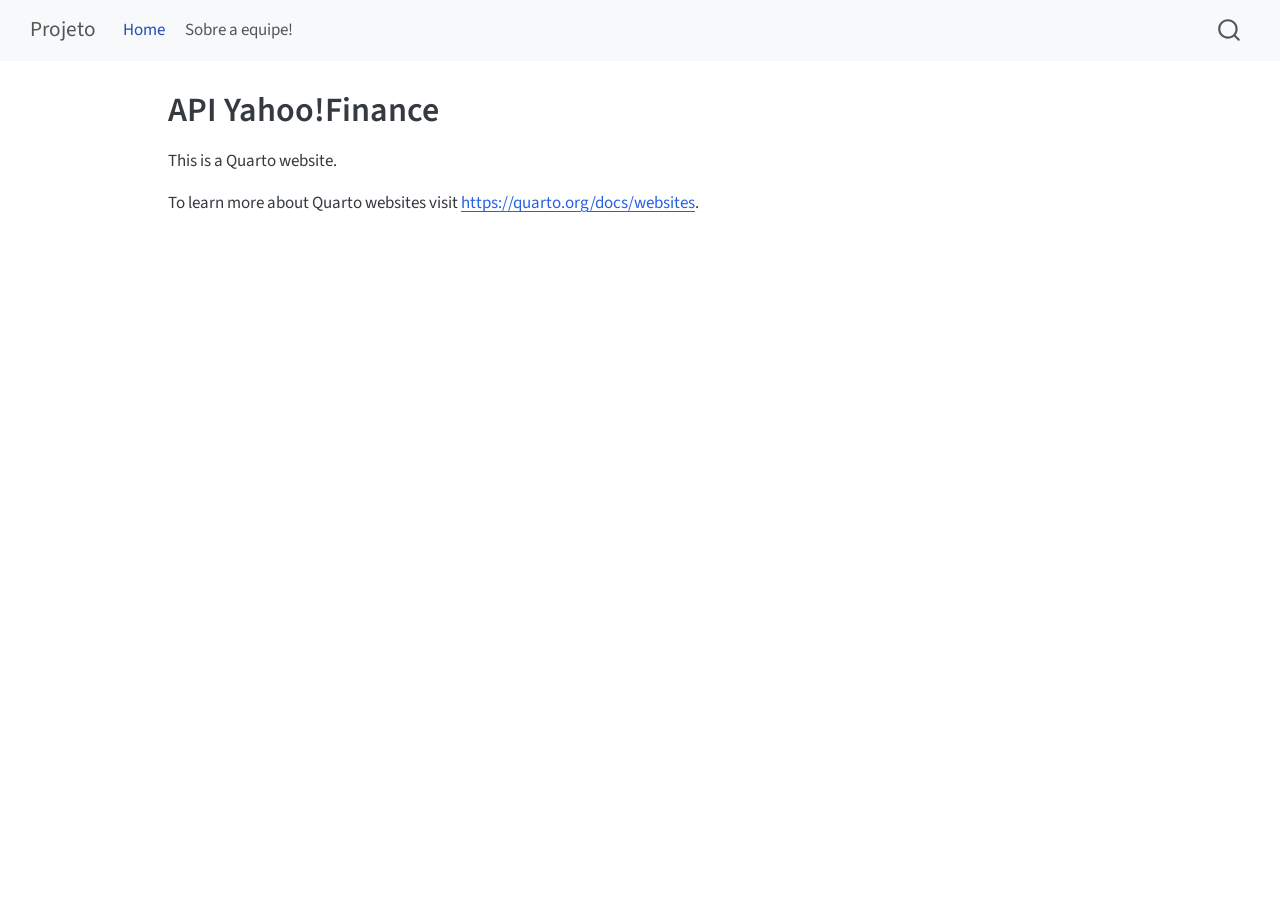
==== index.html @ f441db9b "Primeira versão do Projeto" ====
<!DOCTYPE html>
<html xmlns="http://www.w3.org/1999/xhtml" lang="en" xml:lang="en"><head>

<meta charset="utf-8">
<meta name="generator" content="quarto-1.6.42">

<meta name="viewport" content="width=device-width, initial-scale=1.0, user-scalable=yes">


<title>API Yahoo!Finance – Projeto</title>
<style>
code{white-space: pre-wrap;}
span.smallcaps{font-variant: small-caps;}
div.columns{display: flex; gap: min(4vw, 1.5em);}
div.column{flex: auto; overflow-x: auto;}
div.hanging-indent{margin-left: 1.5em; text-indent: -1.5em;}
ul.task-list{list-style: none;}
ul.task-list li input[type="checkbox"] {
  width: 0.8em;
  margin: 0 0.8em 0.2em -1em; /* quarto-specific, see https://github.com/quarto-dev/quarto-cli/issues/4556 */ 
  vertical-align: middle;
}
</style>


<script src="site_libs/quarto-nav/quarto-nav.js"></script>
<script src="site_libs/quarto-nav/headroom.min.js"></script>
<script src="site_libs/clipboard/clipboard.min.js"></script>
<script src="site_libs/quarto-search/autocomplete.umd.js"></script>
<script src="site_libs/quarto-search/fuse.min.js"></script>
<script src="site_libs/quarto-search/quarto-search.js"></script>
<meta name="quarto:offset" content="./">
<script src="site_libs/quarto-html/quarto.js"></script>
<script src="site_libs/quarto-html/popper.min.js"></script>
<script src="site_libs/quarto-html/tippy.umd.min.js"></script>
<script src="site_libs/quarto-html/anchor.min.js"></script>
<link href="site_libs/quarto-html/tippy.css" rel="stylesheet">
<link href="site_libs/quarto-html/quarto-syntax-highlighting-2f5df379a58b258e96c21c0638c20c03.css" rel="stylesheet" id="quarto-text-highlighting-styles">
<script src="site_libs/bootstrap/bootstrap.min.js"></script>
<link href="site_libs/bootstrap/bootstrap-icons.css" rel="stylesheet">
<link href="site_libs/bootstrap/bootstrap-ddd961a2510921635943dfbbd19534c4.min.css" rel="stylesheet" append-hash="true" id="quarto-bootstrap" data-mode="light">
<script id="quarto-search-options" type="application/json">{
  "location": "navbar",
  "copy-button": false,
  "collapse-after": 3,
  "panel-placement": "end",
  "type": "overlay",
  "limit": 50,
  "keyboard-shortcut": [
    "f",
    "/",
    "s"
  ],
  "show-item-context": false,
  "language": {
    "search-no-results-text": "No results",
    "search-matching-documents-text": "matching documents",
    "search-copy-link-title": "Copy link to search",
    "search-hide-matches-text": "Hide additional matches",
    "search-more-match-text": "more match in this document",
    "search-more-matches-text": "more matches in this document",
    "search-clear-button-title": "Clear",
    "search-text-placeholder": "",
    "search-detached-cancel-button-title": "Cancel",
    "search-submit-button-title": "Submit",
    "search-label": "Search"
  }
}</script>


<link rel="stylesheet" href="styles.css">
</head>

<body class="nav-fixed">

<div id="quarto-search-results"></div>
  <header id="quarto-header" class="headroom fixed-top">
    <nav class="navbar navbar-expand-lg " data-bs-theme="dark">
      <div class="navbar-container container-fluid">
      <div class="navbar-brand-container mx-auto">
    <a class="navbar-brand" href="./index.html">
    <span class="navbar-title">Projeto</span>
    </a>
  </div>
            <div id="quarto-search" class="" title="Search"></div>
          <button class="navbar-toggler" type="button" data-bs-toggle="collapse" data-bs-target="#navbarCollapse" aria-controls="navbarCollapse" role="menu" aria-expanded="false" aria-label="Toggle navigation" onclick="if (window.quartoToggleHeadroom) { window.quartoToggleHeadroom(); }">
  <span class="navbar-toggler-icon"></span>
</button>
          <div class="collapse navbar-collapse" id="navbarCollapse">
            <ul class="navbar-nav navbar-nav-scroll me-auto">
  <li class="nav-item">
    <a class="nav-link active" href="./index.html" aria-current="page"> 
<span class="menu-text">Home</span></a>
  </li>  
  <li class="nav-item">
    <a class="nav-link" href="./about.html"> 
<span class="menu-text">Sobre a equipe!</span></a>
  </li>  
</ul>
          </div> <!-- /navcollapse -->
            <div class="quarto-navbar-tools">
</div>
      </div> <!-- /container-fluid -->
    </nav>
</header>
<!-- content -->
<div id="quarto-content" class="quarto-container page-columns page-rows-contents page-layout-article page-navbar">
<!-- sidebar -->
<!-- margin-sidebar -->
    <div id="quarto-margin-sidebar" class="sidebar margin-sidebar zindex-bottom">
        
    </div>
<!-- main -->
<main class="content" id="quarto-document-content">

<header id="title-block-header" class="quarto-title-block default">
<div class="quarto-title">
<h1 class="title">API Yahoo!Finance</h1>
</div>



<div class="quarto-title-meta">

    
  
    
  </div>
  


</header>


<p>This is a Quarto website.</p>
<p>To learn more about Quarto websites visit <a href="https://quarto.org/docs/websites" class="uri">https://quarto.org/docs/websites</a>.</p>



</main> <!-- /main -->
<script id="quarto-html-after-body" type="application/javascript">
window.document.addEventListener("DOMContentLoaded", function (event) {
  const toggleBodyColorMode = (bsSheetEl) => {
    const mode = bsSheetEl.getAttribute("data-mode");
    const bodyEl = window.document.querySelector("body");
    if (mode === "dark") {
      bodyEl.classList.add("quarto-dark");
      bodyEl.classList.remove("quarto-light");
    } else {
      bodyEl.classList.add("quarto-light");
      bodyEl.classList.remove("quarto-dark");
    }
  }
  const toggleBodyColorPrimary = () => {
    const bsSheetEl = window.document.querySelector("link#quarto-bootstrap");
    if (bsSheetEl) {
      toggleBodyColorMode(bsSheetEl);
    }
  }
  toggleBodyColorPrimary();  
  const icon = "";
  const anchorJS = new window.AnchorJS();
  anchorJS.options = {
    placement: 'right',
    icon: icon
  };
  anchorJS.add('.anchored');
  const isCodeAnnotation = (el) => {
    for (const clz of el.classList) {
      if (clz.startsWith('code-annotation-')) {                     
        return true;
      }
    }
    return false;
  }
  const onCopySuccess = function(e) {
    // button target
    const button = e.trigger;
    // don't keep focus
    button.blur();
    // flash "checked"
    button.classList.add('code-copy-button-checked');
    var currentTitle = button.getAttribute("title");
    button.setAttribute("title", "Copied!");
    let tooltip;
    if (window.bootstrap) {
      button.setAttribute("data-bs-toggle", "tooltip");
      button.setAttribute("data-bs-placement", "left");
      button.setAttribute("data-bs-title", "Copied!");
      tooltip = new bootstrap.Tooltip(button, 
        { trigger: "manual", 
          customClass: "code-copy-button-tooltip",
          offset: [0, -8]});
      tooltip.show();    
    }
    setTimeout(function() {
      if (tooltip) {
        tooltip.hide();
        button.removeAttribute("data-bs-title");
        button.removeAttribute("data-bs-toggle");
        button.removeAttribute("data-bs-placement");
      }
      button.setAttribute("title", currentTitle);
      button.classList.remove('code-copy-button-checked');
    }, 1000);
    // clear code selection
    e.clearSelection();
  }
  const getTextToCopy = function(trigger) {
      const codeEl = trigger.previousElementSibling.cloneNode(true);
      for (const childEl of codeEl.children) {
        if (isCodeAnnotation(childEl)) {
          childEl.remove();
        }
      }
      return codeEl.innerText;
  }
  const clipboard = new window.ClipboardJS('.code-copy-button:not([data-in-quarto-modal])', {
    text: getTextToCopy
  });
  clipboard.on('success', onCopySuccess);
  if (window.document.getElementById('quarto-embedded-source-code-modal')) {
    const clipboardModal = new window.ClipboardJS('.code-copy-button[data-in-quarto-modal]', {
      text: getTextToCopy,
      container: window.document.getElementById('quarto-embedded-source-code-modal')
    });
    clipboardModal.on('success', onCopySuccess);
  }
    var localhostRegex = new RegExp(/^(?:http|https):\/\/localhost\:?[0-9]*\//);
    var mailtoRegex = new RegExp(/^mailto:/);
      var filterRegex = new RegExp('/' + window.location.host + '/');
    var isInternal = (href) => {
        return filterRegex.test(href) || localhostRegex.test(href) || mailtoRegex.test(href);
    }
    // Inspect non-navigation links and adorn them if external
 	var links = window.document.querySelectorAll('a[href]:not(.nav-link):not(.navbar-brand):not(.toc-action):not(.sidebar-link):not(.sidebar-item-toggle):not(.pagination-link):not(.no-external):not([aria-hidden]):not(.dropdown-item):not(.quarto-navigation-tool):not(.about-link)');
    for (var i=0; i<links.length; i++) {
      const link = links[i];
      if (!isInternal(link.href)) {
        // undo the damage that might have been done by quarto-nav.js in the case of
        // links that we want to consider external
        if (link.dataset.originalHref !== undefined) {
          link.href = link.dataset.originalHref;
        }
      }
    }
  function tippyHover(el, contentFn, onTriggerFn, onUntriggerFn) {
    const config = {
      allowHTML: true,
      maxWidth: 500,
      delay: 100,
      arrow: false,
      appendTo: function(el) {
          return el.parentElement;
      },
      interactive: true,
      interactiveBorder: 10,
      theme: 'quarto',
      placement: 'bottom-start',
    };
    if (contentFn) {
      config.content = contentFn;
    }
    if (onTriggerFn) {
      config.onTrigger = onTriggerFn;
    }
    if (onUntriggerFn) {
      config.onUntrigger = onUntriggerFn;
    }
    window.tippy(el, config); 
  }
  const noterefs = window.document.querySelectorAll('a[role="doc-noteref"]');
  for (var i=0; i<noterefs.length; i++) {
    const ref = noterefs[i];
    tippyHover(ref, function() {
      // use id or data attribute instead here
      let href = ref.getAttribute('data-footnote-href') || ref.getAttribute('href');
      try { href = new URL(href).hash; } catch {}
      const id = href.replace(/^#\/?/, "");
      const note = window.document.getElementById(id);
      if (note) {
        return note.innerHTML;
      } else {
        return "";
      }
    });
  }
  const xrefs = window.document.querySelectorAll('a.quarto-xref');
  const processXRef = (id, note) => {
    // Strip column container classes
    const stripColumnClz = (el) => {
      el.classList.remove("page-full", "page-columns");
      if (el.children) {
        for (const child of el.children) {
          stripColumnClz(child);
        }
      }
    }
    stripColumnClz(note)
    if (id === null || id.startsWith('sec-')) {
      // Special case sections, only their first couple elements
      const container = document.createElement("div");
      if (note.children && note.children.length > 2) {
        container.appendChild(note.children[0].cloneNode(true));
        for (let i = 1; i < note.children.length; i++) {
          const child = note.children[i];
          if (child.tagName === "P" && child.innerText === "") {
            continue;
          } else {
            container.appendChild(child.cloneNode(true));
            break;
          }
        }
        if (window.Quarto?.typesetMath) {
          window.Quarto.typesetMath(container);
        }
        return container.innerHTML
      } else {
        if (window.Quarto?.typesetMath) {
          window.Quarto.typesetMath(note);
        }
        return note.innerHTML;
      }
    } else {
      // Remove any anchor links if they are present
      const anchorLink = note.querySelector('a.anchorjs-link');
      if (anchorLink) {
        anchorLink.remove();
      }
      if (window.Quarto?.typesetMath) {
        window.Quarto.typesetMath(note);
      }
      if (note.classList.contains("callout")) {
        return note.outerHTML;
      } else {
        return note.innerHTML;
      }
    }
  }
  for (var i=0; i<xrefs.length; i++) {
    const xref = xrefs[i];
    tippyHover(xref, undefined, function(instance) {
      instance.disable();
      let url = xref.getAttribute('href');
      let hash = undefined; 
      if (url.startsWith('#')) {
        hash = url;
      } else {
        try { hash = new URL(url).hash; } catch {}
      }
      if (hash) {
        const id = hash.replace(/^#\/?/, "");
        const note = window.document.getElementById(id);
        if (note !== null) {
          try {
            const html = processXRef(id, note.cloneNode(true));
            instance.setContent(html);
          } finally {
            instance.enable();
            instance.show();
          }
        } else {
          // See if we can fetch this
          fetch(url.split('#')[0])
          .then(res => res.text())
          .then(html => {
            const parser = new DOMParser();
            const htmlDoc = parser.parseFromString(html, "text/html");
            const note = htmlDoc.getElementById(id);
            if (note !== null) {
              const html = processXRef(id, note);
              instance.setContent(html);
            } 
          }).finally(() => {
            instance.enable();
            instance.show();
          });
        }
      } else {
        // See if we can fetch a full url (with no hash to target)
        // This is a special case and we should probably do some content thinning / targeting
        fetch(url)
        .then(res => res.text())
        .then(html => {
          const parser = new DOMParser();
          const htmlDoc = parser.parseFromString(html, "text/html");
          const note = htmlDoc.querySelector('main.content');
          if (note !== null) {
            // This should only happen for chapter cross references
            // (since there is no id in the URL)
            // remove the first header
            if (note.children.length > 0 && note.children[0].tagName === "HEADER") {
              note.children[0].remove();
            }
            const html = processXRef(null, note);
            instance.setContent(html);
          } 
        }).finally(() => {
          instance.enable();
          instance.show();
        });
      }
    }, function(instance) {
    });
  }
      let selectedAnnoteEl;
      const selectorForAnnotation = ( cell, annotation) => {
        let cellAttr = 'data-code-cell="' + cell + '"';
        let lineAttr = 'data-code-annotation="' +  annotation + '"';
        const selector = 'span[' + cellAttr + '][' + lineAttr + ']';
        return selector;
      }
      const selectCodeLines = (annoteEl) => {
        const doc = window.document;
        const targetCell = annoteEl.getAttribute("data-target-cell");
        const targetAnnotation = annoteEl.getAttribute("data-target-annotation");
        const annoteSpan = window.document.querySelector(selectorForAnnotation(targetCell, targetAnnotation));
        const lines = annoteSpan.getAttribute("data-code-lines").split(",");
        const lineIds = lines.map((line) => {
          return targetCell + "-" + line;
        })
        let top = null;
        let height = null;
        let parent = null;
        if (lineIds.length > 0) {
            //compute the position of the single el (top and bottom and make a div)
            const el = window.document.getElementById(lineIds[0]);
            top = el.offsetTop;
            height = el.offsetHeight;
            parent = el.parentElement.parentElement;
          if (lineIds.length > 1) {
            const lastEl = window.document.getElementById(lineIds[lineIds.length - 1]);
            const bottom = lastEl.offsetTop + lastEl.offsetHeight;
            height = bottom - top;
          }
          if (top !== null && height !== null && parent !== null) {
            // cook up a div (if necessary) and position it 
            let div = window.document.getElementById("code-annotation-line-highlight");
            if (div === null) {
              div = window.document.createElement("div");
              div.setAttribute("id", "code-annotation-line-highlight");
              div.style.position = 'absolute';
              parent.appendChild(div);
            }
            div.style.top = top - 2 + "px";
            div.style.height = height + 4 + "px";
            div.style.left = 0;
            let gutterDiv = window.document.getElementById("code-annotation-line-highlight-gutter");
            if (gutterDiv === null) {
              gutterDiv = window.document.createElement("div");
              gutterDiv.setAttribute("id", "code-annotation-line-highlight-gutter");
              gutterDiv.style.position = 'absolute';
              const codeCell = window.document.getElementById(targetCell);
              const gutter = codeCell.querySelector('.code-annotation-gutter');
              gutter.appendChild(gutterDiv);
            }
            gutterDiv.style.top = top - 2 + "px";
            gutterDiv.style.height = height + 4 + "px";
          }
          selectedAnnoteEl = annoteEl;
        }
      };
      const unselectCodeLines = () => {
        const elementsIds = ["code-annotation-line-highlight", "code-annotation-line-highlight-gutter"];
        elementsIds.forEach((elId) => {
          const div = window.document.getElementById(elId);
          if (div) {
            div.remove();
          }
        });
        selectedAnnoteEl = undefined;
      };
        // Handle positioning of the toggle
    window.addEventListener(
      "resize",
      throttle(() => {
        elRect = undefined;
        if (selectedAnnoteEl) {
          selectCodeLines(selectedAnnoteEl);
        }
      }, 10)
    );
    function throttle(fn, ms) {
    let throttle = false;
    let timer;
      return (...args) => {
        if(!throttle) { // first call gets through
            fn.apply(this, args);
            throttle = true;
        } else { // all the others get throttled
            if(timer) clearTimeout(timer); // cancel #2
            timer = setTimeout(() => {
              fn.apply(this, args);
              timer = throttle = false;
            }, ms);
        }
      };
    }
      // Attach click handler to the DT
      const annoteDls = window.document.querySelectorAll('dt[data-target-cell]');
      for (const annoteDlNode of annoteDls) {
        annoteDlNode.addEventListener('click', (event) => {
          const clickedEl = event.target;
          if (clickedEl !== selectedAnnoteEl) {
            unselectCodeLines();
            const activeEl = window.document.querySelector('dt[data-target-cell].code-annotation-active');
            if (activeEl) {
              activeEl.classList.remove('code-annotation-active');
            }
            selectCodeLines(clickedEl);
            clickedEl.classList.add('code-annotation-active');
          } else {
            // Unselect the line
            unselectCodeLines();
            clickedEl.classList.remove('code-annotation-active');
          }
        });
      }
  const findCites = (el) => {
    const parentEl = el.parentElement;
    if (parentEl) {
      const cites = parentEl.dataset.cites;
      if (cites) {
        return {
          el,
          cites: cites.split(' ')
        };
      } else {
        return findCites(el.parentElement)
      }
    } else {
      return undefined;
    }
  };
  var bibliorefs = window.document.querySelectorAll('a[role="doc-biblioref"]');
  for (var i=0; i<bibliorefs.length; i++) {
    const ref = bibliorefs[i];
    const citeInfo = findCites(ref);
    if (citeInfo) {
      tippyHover(citeInfo.el, function() {
        var popup = window.document.createElement('div');
        citeInfo.cites.forEach(function(cite) {
          var citeDiv = window.document.createElement('div');
          citeDiv.classList.add('hanging-indent');
          citeDiv.classList.add('csl-entry');
          var biblioDiv = window.document.getElementById('ref-' + cite);
          if (biblioDiv) {
            citeDiv.innerHTML = biblioDiv.innerHTML;
          }
          popup.appendChild(citeDiv);
        });
        return popup.innerHTML;
      });
    }
  }
});
</script>
</div> <!-- /content -->




</body></html>
---- site_libs/quarto-html/tippy.css ----
.tippy-box[data-animation=fade][data-state=hidden]{opacity:0}[data-tippy-root]{max-width:calc(100vw - 10px)}.tippy-box{position:relative;background-color:#333;color:#fff;border-radius:4px;font-size:14px;line-height:1.4;white-space:normal;outline:0;transition-property:transform,visibility,opacity}.tippy-box[data-placement^=top]>.tippy-arrow{bottom:0}.tippy-box[data-placement^=top]>.tippy-arrow:before{bottom:-7px;left:0;border-width:8px 8px 0;border-top-color:initial;transform-origin:center top}.tippy-box[data-placement^=bottom]>.tippy-arrow{top:0}.tippy-box[data-placement^=bottom]>.tippy-arrow:before{top:-7px;left:0;border-width:0 8px 8px;border-bottom-color:initial;transform-origin:center bottom}.tippy-box[data-placement^=left]>.tippy-arrow{right:0}.tippy-box[data-placement^=left]>.tippy-arrow:before{border-width:8px 0 8px 8px;border-left-color:initial;right:-7px;transform-origin:center left}.tippy-box[data-placement^=right]>.tippy-arrow{left:0}.tippy-box[data-placement^=right]>.tippy-arrow:before{left:-7px;border-width:8px 8px 8px 0;border-right-color:initial;transform-origin:center right}.tippy-box[data-inertia][data-state=visible]{transition-timing-function:cubic-bezier(.54,1.5,.38,1.11)}.tippy-arrow{width:16px;height:16px;color:#333}.tippy-arrow:before{content:"";position:absolute;border-color:transparent;border-style:solid}.tippy-content{position:relative;padding:5px 9px;z-index:1}
---- site_libs/quarto-html/quarto-syntax-highlighting-2f5df379a58b258e96c21c0638c20c03.css ----
/* quarto syntax highlight colors */
:root {
  --quarto-hl-ot-color: #003B4F;
  --quarto-hl-at-color: #657422;
  --quarto-hl-ss-color: #20794D;
  --quarto-hl-an-color: #5E5E5E;
  --quarto-hl-fu-color: #4758AB;
  --quarto-hl-st-color: #20794D;
  --quarto-hl-cf-color: #003B4F;
  --quarto-hl-op-color: #5E5E5E;
  --quarto-hl-er-color: #AD0000;
  --quarto-hl-bn-color: #AD0000;
  --quarto-hl-al-color: #AD0000;
  --quarto-hl-va-color: #111111;
  --quarto-hl-bu-color: inherit;
  --quarto-hl-ex-color: inherit;
  --quarto-hl-pp-color: #AD0000;
  --quarto-hl-in-color: #5E5E5E;
  --quarto-hl-vs-color: #20794D;
  --quarto-hl-wa-color: #5E5E5E;
  --quarto-hl-do-color: #5E5E5E;
  --quarto-hl-im-color: #00769E;
  --quarto-hl-ch-color: #20794D;
  --quarto-hl-dt-color: #AD0000;
  --quarto-hl-fl-color: #AD0000;
  --quarto-hl-co-color: #5E5E5E;
  --quarto-hl-cv-color: #5E5E5E;
  --quarto-hl-cn-color: #8f5902;
  --quarto-hl-sc-color: #5E5E5E;
  --quarto-hl-dv-color: #AD0000;
  --quarto-hl-kw-color: #003B4F;
}

/* other quarto variables */
:root {
  --quarto-font-monospace: SFMono-Regular, Menlo, Monaco, Consolas, "Liberation Mono", "Courier New", monospace;
}

pre > code.sourceCode > span {
  color: #003B4F;
}

code span {
  color: #003B4F;
}

code.sourceCode > span {
  color: #003B4F;
}

div.sourceCode,
div.sourceCode pre.sourceCode {
  color: #003B4F;
}

code span.ot {
  color: #003B4F;
  font-style: inherit;
}

code span.at {
  color: #657422;
  font-style: inherit;
}

code span.ss {
  color: #20794D;
  font-style: inherit;
}

code span.an {
  color: #5E5E5E;
  font-style: inherit;
}

code span.fu {
  color: #4758AB;
  font-style: inherit;
}

code span.st {
  color: #20794D;
  font-style: inherit;
}

code span.cf {
  color: #003B4F;
  font-weight: bold;
  font-style: inherit;
}

code span.op {
  color: #5E5E5E;
  font-style: inherit;
}

code span.er {
  color: #AD0000;
  font-style: inherit;
}

code span.bn {
  color: #AD0000;
  font-style: inherit;
}

code span.al {
  color: #AD0000;
  font-style: inherit;
}

code span.va {
  color: #111111;
  font-style: inherit;
}

code span.bu {
  font-style: inherit;
}

code span.ex {
  font-style: inherit;
}

code span.pp {
  color: #AD0000;
  font-style: inherit;
}

code span.in {
  color: #5E5E5E;
  font-style: inherit;
}

code span.vs {
  color: #20794D;
  font-style: inherit;
}

code span.wa {
  color: #5E5E5E;
  font-style: italic;
}

code span.do {
  color: #5E5E5E;
  font-style: italic;
}

code span.im {
  color: #00769E;
  font-style: inherit;
}

code span.ch {
  color: #20794D;
  font-style: inherit;
}

code span.dt {
  color: #AD0000;
  font-style: inherit;
}

code span.fl {
  color: #AD0000;
  font-style: inherit;
}

code span.co {
  color: #5E5E5E;
  font-style: inherit;
}

code span.cv {
  color: #5E5E5E;
  font-style: italic;
}

code span.cn {
  color: #8f5902;
  font-style: inherit;
}

code span.sc {
  color: #5E5E5E;
  font-style: inherit;
}

code span.dv {
  color: #AD0000;
  font-style: inherit;
}

code span.kw {
  color: #003B4F;
  font-weight: bold;
  font-style: inherit;
}

.prevent-inlining {
  content: "</";
}

/*# sourceMappingURL=35eb38a806ee71ea6d2563be2308c832.css.map */
---- styles.css ----
/* css styles */
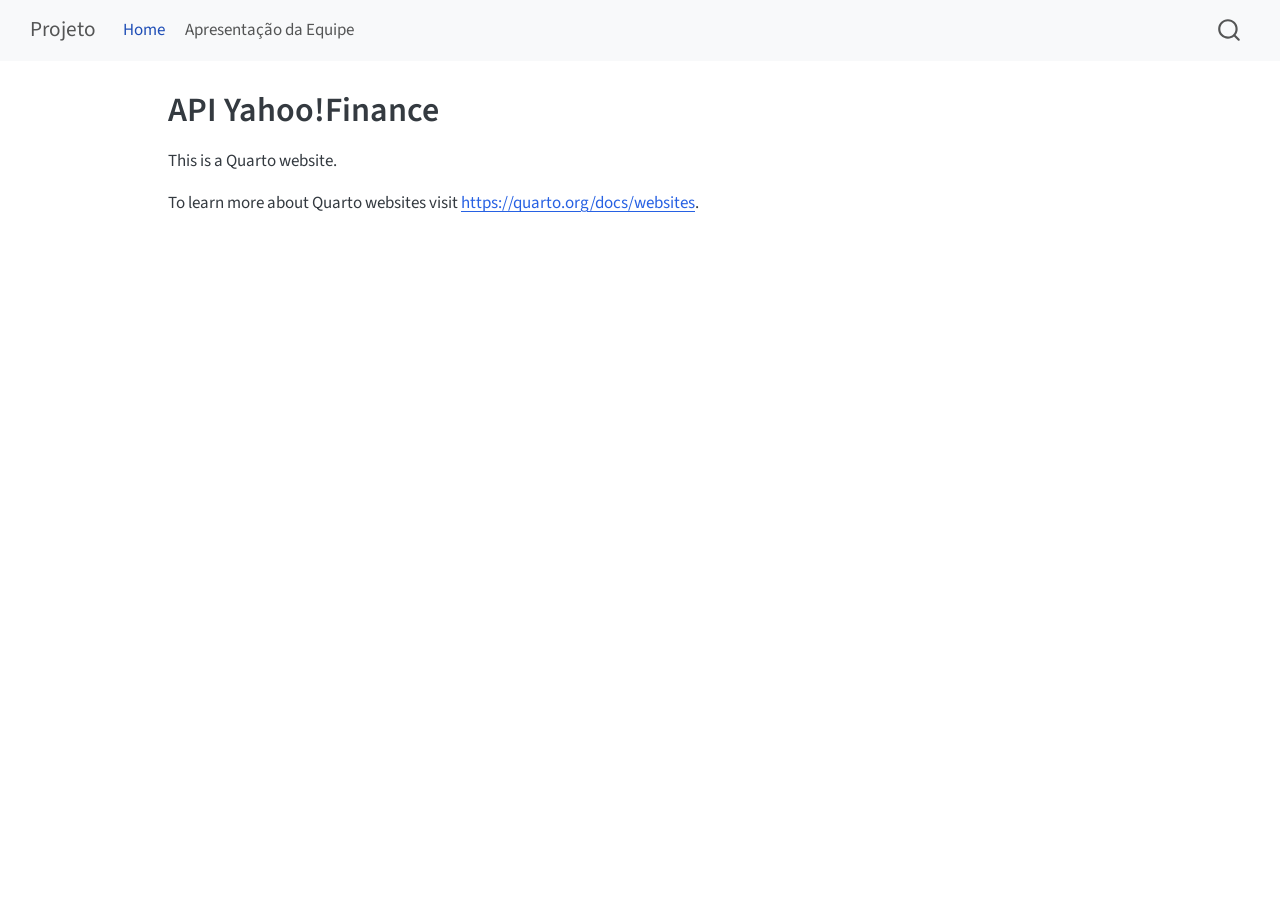
==== commit a3e4a945: "[UPDATE] Criação dashboard interativo - Projeto 1" ====
--- a/index.html
+++ b/index.html
@@ -2,7 +2,7 @@
 <html xmlns="http://www.w3.org/1999/xhtml" lang="en" xml:lang="en"><head>
 
 <meta charset="utf-8">
-<meta name="generator" content="quarto-1.6.42">
+<meta name="generator" content="quarto-1.6.40">
 
 <meta name="viewport" content="width=device-width, initial-scale=1.0, user-scalable=yes">
 
@@ -35,7 +35,7 @@
 <script src="site_libs/quarto-html/tippy.umd.min.js"></script>
 <script src="site_libs/quarto-html/anchor.min.js"></script>
 <link href="site_libs/quarto-html/tippy.css" rel="stylesheet">
-<link href="site_libs/quarto-html/quarto-syntax-highlighting-2f5df379a58b258e96c21c0638c20c03.css" rel="stylesheet" id="quarto-text-highlighting-styles">
+<link href="site_libs/quarto-html/quarto-syntax-highlighting-549806ee2085284f45b00abea8c6df48.css" rel="stylesheet" id="quarto-text-highlighting-styles">
 <script src="site_libs/bootstrap/bootstrap.min.js"></script>
 <link href="site_libs/bootstrap/bootstrap-icons.css" rel="stylesheet">
 <link href="site_libs/bootstrap/bootstrap-ddd961a2510921635943dfbbd19534c4.min.css" rel="stylesheet" append-hash="true" id="quarto-bootstrap" data-mode="light">
@@ -94,7 +94,7 @@
   </li>  
   <li class="nav-item">
     <a class="nav-link" href="./about.html"> 
-<span class="menu-text">Sobre a equipe!</span></a>
+<span class="menu-text">Apresentação da Equipe</span></a>
   </li>  
 </ul>
           </div> <!-- /navcollapse -->
--- a/site_libs/quarto-html/quarto-syntax-highlighting-549806ee2085284f45b00abea8c6df48.css
+++ b/site_libs/quarto-html/quarto-syntax-highlighting-549806ee2085284f45b00abea8c6df48.css
@@ -0,0 +1,205 @@
+/* quarto syntax highlight colors */
+:root {
+  --quarto-hl-ot-color: #003B4F;
+  --quarto-hl-at-color: #657422;
+  --quarto-hl-ss-color: #20794D;
+  --quarto-hl-an-color: #5E5E5E;
+  --quarto-hl-fu-color: #4758AB;
+  --quarto-hl-st-color: #20794D;
+  --quarto-hl-cf-color: #003B4F;
+  --quarto-hl-op-color: #5E5E5E;
+  --quarto-hl-er-color: #AD0000;
+  --quarto-hl-bn-color: #AD0000;
+  --quarto-hl-al-color: #AD0000;
+  --quarto-hl-va-color: #111111;
+  --quarto-hl-bu-color: inherit;
+  --quarto-hl-ex-color: inherit;
+  --quarto-hl-pp-color: #AD0000;
+  --quarto-hl-in-color: #5E5E5E;
+  --quarto-hl-vs-color: #20794D;
+  --quarto-hl-wa-color: #5E5E5E;
+  --quarto-hl-do-color: #5E5E5E;
+  --quarto-hl-im-color: #00769E;
+  --quarto-hl-ch-color: #20794D;
+  --quarto-hl-dt-color: #AD0000;
+  --quarto-hl-fl-color: #AD0000;
+  --quarto-hl-co-color: #5E5E5E;
+  --quarto-hl-cv-color: #5E5E5E;
+  --quarto-hl-cn-color: #8f5902;
+  --quarto-hl-sc-color: #5E5E5E;
+  --quarto-hl-dv-color: #AD0000;
+  --quarto-hl-kw-color: #003B4F;
+}
+
+/* other quarto variables */
+:root {
+  --quarto-font-monospace: SFMono-Regular, Menlo, Monaco, Consolas, "Liberation Mono", "Courier New", monospace;
+}
+
+pre > code.sourceCode > span {
+  color: #003B4F;
+}
+
+code span {
+  color: #003B4F;
+}
+
+code.sourceCode > span {
+  color: #003B4F;
+}
+
+div.sourceCode,
+div.sourceCode pre.sourceCode {
+  color: #003B4F;
+}
+
+code span.ot {
+  color: #003B4F;
+  font-style: inherit;
+}
+
+code span.at {
+  color: #657422;
+  font-style: inherit;
+}
+
+code span.ss {
+  color: #20794D;
+  font-style: inherit;
+}
+
+code span.an {
+  color: #5E5E5E;
+  font-style: inherit;
+}
+
+code span.fu {
+  color: #4758AB;
+  font-style: inherit;
+}
+
+code span.st {
+  color: #20794D;
+  font-style: inherit;
+}
+
+code span.cf {
+  color: #003B4F;
+  font-weight: bold;
+  font-style: inherit;
+}
+
+code span.op {
+  color: #5E5E5E;
+  font-style: inherit;
+}
+
+code span.er {
+  color: #AD0000;
+  font-style: inherit;
+}
+
+code span.bn {
+  color: #AD0000;
+  font-style: inherit;
+}
+
+code span.al {
+  color: #AD0000;
+  font-style: inherit;
+}
+
+code span.va {
+  color: #111111;
+  font-style: inherit;
+}
+
+code span.bu {
+  font-style: inherit;
+}
+
+code span.ex {
+  font-style: inherit;
+}
+
+code span.pp {
+  color: #AD0000;
+  font-style: inherit;
+}
+
+code span.in {
+  color: #5E5E5E;
+  font-style: inherit;
+}
+
+code span.vs {
+  color: #20794D;
+  font-style: inherit;
+}
+
+code span.wa {
+  color: #5E5E5E;
+  font-style: italic;
+}
+
+code span.do {
+  color: #5E5E5E;
+  font-style: italic;
+}
+
+code span.im {
+  color: #00769E;
+  font-style: inherit;
+}
+
+code span.ch {
+  color: #20794D;
+  font-style: inherit;
+}
+
+code span.dt {
+  color: #AD0000;
+  font-style: inherit;
+}
+
+code span.fl {
+  color: #AD0000;
+  font-style: inherit;
+}
+
+code span.co {
+  color: #5E5E5E;
+  font-style: inherit;
+}
+
+code span.cv {
+  color: #5E5E5E;
+  font-style: italic;
+}
+
+code span.cn {
+  color: #8f5902;
+  font-style: inherit;
+}
+
+code span.sc {
+  color: #5E5E5E;
+  font-style: inherit;
+}
+
+code span.dv {
+  color: #AD0000;
+  font-style: inherit;
+}
+
+code span.kw {
+  color: #003B4F;
+  font-weight: bold;
+  font-style: inherit;
+}
+
+.prevent-inlining {
+  content: "</";
+}
+
+/*# sourceMappingURL=ae99138f4fbc2fb4c9f5e5cd69c22459.css.map */
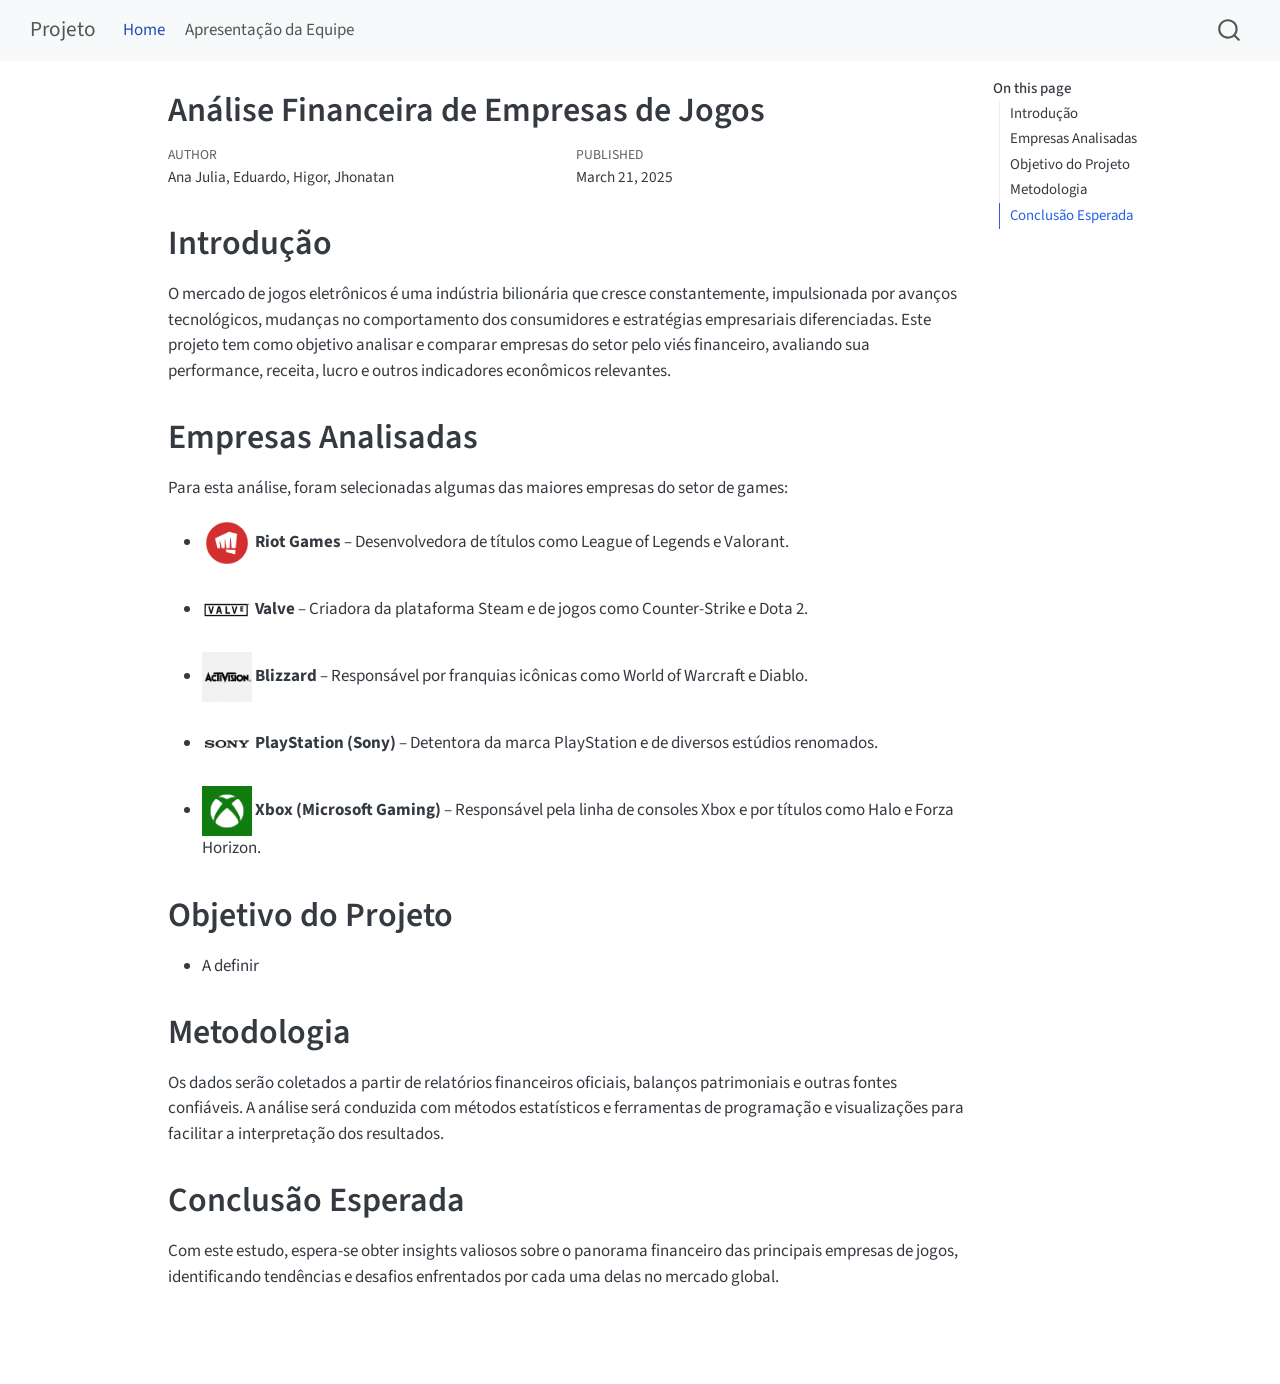
==== commit 920a4170: "[UPDATE] Página Home" ====
--- a/index.html
+++ b/index.html
@@ -2,12 +2,14 @@
 <html xmlns="http://www.w3.org/1999/xhtml" lang="en" xml:lang="en"><head>
 
 <meta charset="utf-8">
-<meta name="generator" content="quarto-1.6.40">
+<meta name="generator" content="quarto-1.6.42">
 
 <meta name="viewport" content="width=device-width, initial-scale=1.0, user-scalable=yes">
 
-
-<title>API Yahoo!Finance – Projeto</title>
+<meta name="author" content="Ana Julia, Eduardo, Higor, Jhonatan">
+<meta name="dcterms.date" content="2025-03-21">
+
+<title>Análise Financeira de Empresas de Jogos – Projeto</title>
 <style>
 code{white-space: pre-wrap;}
 span.smallcaps{font-variant: small-caps;}
@@ -35,7 +37,7 @@
 <script src="site_libs/quarto-html/tippy.umd.min.js"></script>
 <script src="site_libs/quarto-html/anchor.min.js"></script>
 <link href="site_libs/quarto-html/tippy.css" rel="stylesheet">
-<link href="site_libs/quarto-html/quarto-syntax-highlighting-549806ee2085284f45b00abea8c6df48.css" rel="stylesheet" id="quarto-text-highlighting-styles">
+<link href="site_libs/quarto-html/quarto-syntax-highlighting-2f5df379a58b258e96c21c0638c20c03.css" rel="stylesheet" id="quarto-text-highlighting-styles">
 <script src="site_libs/bootstrap/bootstrap.min.js"></script>
 <link href="site_libs/bootstrap/bootstrap-icons.css" rel="stylesheet">
 <link href="site_libs/bootstrap/bootstrap-ddd961a2510921635943dfbbd19534c4.min.css" rel="stylesheet" append-hash="true" id="quarto-bootstrap" data-mode="light">
@@ -107,22 +109,44 @@
 <div id="quarto-content" class="quarto-container page-columns page-rows-contents page-layout-article page-navbar">
 <!-- sidebar -->
 <!-- margin-sidebar -->
-    <div id="quarto-margin-sidebar" class="sidebar margin-sidebar zindex-bottom">
-        
+    <div id="quarto-margin-sidebar" class="sidebar margin-sidebar">
+        <nav id="TOC" role="doc-toc" class="toc-active">
+    <h2 id="toc-title">On this page</h2>
+   
+  <ul>
+  <li><a href="#introdução" id="toc-introdução" class="nav-link active" data-scroll-target="#introdução">Introdução</a></li>
+  <li><a href="#empresas-analisadas" id="toc-empresas-analisadas" class="nav-link" data-scroll-target="#empresas-analisadas">Empresas Analisadas</a></li>
+  <li><a href="#objetivo-do-projeto" id="toc-objetivo-do-projeto" class="nav-link" data-scroll-target="#objetivo-do-projeto">Objetivo do Projeto</a></li>
+  <li><a href="#metodologia" id="toc-metodologia" class="nav-link" data-scroll-target="#metodologia">Metodologia</a></li>
+  <li><a href="#conclusão-esperada" id="toc-conclusão-esperada" class="nav-link" data-scroll-target="#conclusão-esperada">Conclusão Esperada</a></li>
+  </ul>
+</nav>
     </div>
 <!-- main -->
 <main class="content" id="quarto-document-content">
 
 <header id="title-block-header" class="quarto-title-block default">
 <div class="quarto-title">
-<h1 class="title">API Yahoo!Finance</h1>
+<h1 class="title">Análise Financeira de Empresas de Jogos</h1>
 </div>
 
 
 
 <div class="quarto-title-meta">
 
+    <div>
+    <div class="quarto-title-meta-heading">Author</div>
+    <div class="quarto-title-meta-contents">
+             <p>Ana Julia, Eduardo, Higor, Jhonatan </p>
+          </div>
+  </div>
     
+    <div>
+    <div class="quarto-title-meta-heading">Published</div>
+    <div class="quarto-title-meta-contents">
+      <p class="date">March 21, 2025</p>
+    </div>
+  </div>
   
     
   </div>
@@ -132,10 +156,37 @@
 </header>
 
 
-<p>This is a Quarto website.</p>
-<p>To learn more about Quarto websites visit <a href="https://quarto.org/docs/websites" class="uri">https://quarto.org/docs/websites</a>.</p>
-
-
+<section id="introdução" class="level1">
+<h1>Introdução</h1>
+<p>O mercado de jogos eletrônicos é uma indústria bilionária que cresce constantemente, impulsionada por avanços tecnológicos, mudanças no comportamento dos consumidores e estratégias empresariais diferenciadas. Este projeto tem como objetivo analisar e comparar empresas do setor pelo viés financeiro, avaliando sua performance, receita, lucro e outros indicadores econômicos relevantes.</p>
+</section>
+<section id="empresas-analisadas" class="level1">
+<h1>Empresas Analisadas</h1>
+<p>Para esta análise, foram selecionadas algumas das maiores empresas do setor de games:</p>
+<ul>
+<li><p><img src="images/riot_games.png" class="img-fluid" width="50"> <strong>Riot Games</strong> – Desenvolvedora de títulos como League of Legends e Valorant.</p></li>
+<li><p><img src="images/valve.png" class="img-fluid" width="50"> <strong>Valve</strong> – Criadora da plataforma Steam e de jogos como Counter-Strike e Dota 2.</p></li>
+<li><p><img src="images/blizzard.png" class="img-fluid" width="50"> <strong>Blizzard</strong> – Responsável por franquias icônicas como World of Warcraft e Diablo.</p></li>
+<li><p><img src="images/sony.png" class="img-fluid" width="50"> <strong>PlayStation (Sony)</strong> – Detentora da marca PlayStation e de diversos estúdios renomados.</p></li>
+<li><p><img src="images/xbox_microsoft.png" class="img-fluid" width="50"> <strong>Xbox (Microsoft Gaming)</strong> – Responsável pela linha de consoles Xbox e por títulos como Halo e Forza Horizon.</p></li>
+</ul>
+</section>
+<section id="objetivo-do-projeto" class="level1">
+<h1>Objetivo do Projeto</h1>
+<ul>
+<li>A definir</li>
+</ul>
+</section>
+<section id="metodologia" class="level1">
+<h1>Metodologia</h1>
+<p>Os dados serão coletados a partir de relatórios financeiros oficiais, balanços patrimoniais e outras fontes confiáveis. A análise será conduzida com métodos estatísticos e ferramentas de programação e visualizações para facilitar a interpretação dos resultados.</p>
+</section>
+<section id="conclusão-esperada" class="level1">
+<h1>Conclusão Esperada</h1>
+<p>Com este estudo, espera-se obter insights valiosos sobre o panorama financeiro das principais empresas de jogos, identificando tendências e desafios enfrentados por cada uma delas no mercado global.</p>
+
+
+</section>
 
 </main> <!-- /main -->
 <script id="quarto-html-after-body" type="application/javascript">
--- a/site_libs/quarto-html/quarto-syntax-highlighting-2f5df379a58b258e96c21c0638c20c03.css
+++ b/site_libs/quarto-html/quarto-syntax-highlighting-2f5df379a58b258e96c21c0638c20c03.css
@@ -0,0 +1,205 @@
+/* quarto syntax highlight colors */
+:root {
+  --quarto-hl-ot-color: #003B4F;
+  --quarto-hl-at-color: #657422;
+  --quarto-hl-ss-color: #20794D;
+  --quarto-hl-an-color: #5E5E5E;
+  --quarto-hl-fu-color: #4758AB;
+  --quarto-hl-st-color: #20794D;
+  --quarto-hl-cf-color: #003B4F;
+  --quarto-hl-op-color: #5E5E5E;
+  --quarto-hl-er-color: #AD0000;
+  --quarto-hl-bn-color: #AD0000;
+  --quarto-hl-al-color: #AD0000;
+  --quarto-hl-va-color: #111111;
+  --quarto-hl-bu-color: inherit;
+  --quarto-hl-ex-color: inherit;
+  --quarto-hl-pp-color: #AD0000;
+  --quarto-hl-in-color: #5E5E5E;
+  --quarto-hl-vs-color: #20794D;
+  --quarto-hl-wa-color: #5E5E5E;
+  --quarto-hl-do-color: #5E5E5E;
+  --quarto-hl-im-color: #00769E;
+  --quarto-hl-ch-color: #20794D;
+  --quarto-hl-dt-color: #AD0000;
+  --quarto-hl-fl-color: #AD0000;
+  --quarto-hl-co-color: #5E5E5E;
+  --quarto-hl-cv-color: #5E5E5E;
+  --quarto-hl-cn-color: #8f5902;
+  --quarto-hl-sc-color: #5E5E5E;
+  --quarto-hl-dv-color: #AD0000;
+  --quarto-hl-kw-color: #003B4F;
+}
+
+/* other quarto variables */
+:root {
+  --quarto-font-monospace: SFMono-Regular, Menlo, Monaco, Consolas, "Liberation Mono", "Courier New", monospace;
+}
+
+pre > code.sourceCode > span {
+  color: #003B4F;
+}
+
+code span {
+  color: #003B4F;
+}
+
+code.sourceCode > span {
+  color: #003B4F;
+}
+
+div.sourceCode,
+div.sourceCode pre.sourceCode {
+  color: #003B4F;
+}
+
+code span.ot {
+  color: #003B4F;
+  font-style: inherit;
+}
+
+code span.at {
+  color: #657422;
+  font-style: inherit;
+}
+
+code span.ss {
+  color: #20794D;
+  font-style: inherit;
+}
+
+code span.an {
+  color: #5E5E5E;
+  font-style: inherit;
+}
+
+code span.fu {
+  color: #4758AB;
+  font-style: inherit;
+}
+
+code span.st {
+  color: #20794D;
+  font-style: inherit;
+}
+
+code span.cf {
+  color: #003B4F;
+  font-weight: bold;
+  font-style: inherit;
+}
+
+code span.op {
+  color: #5E5E5E;
+  font-style: inherit;
+}
+
+code span.er {
+  color: #AD0000;
+  font-style: inherit;
+}
+
+code span.bn {
+  color: #AD0000;
+  font-style: inherit;
+}
+
+code span.al {
+  color: #AD0000;
+  font-style: inherit;
+}
+
+code span.va {
+  color: #111111;
+  font-style: inherit;
+}
+
+code span.bu {
+  font-style: inherit;
+}
+
+code span.ex {
+  font-style: inherit;
+}
+
+code span.pp {
+  color: #AD0000;
+  font-style: inherit;
+}
+
+code span.in {
+  color: #5E5E5E;
+  font-style: inherit;
+}
+
+code span.vs {
+  color: #20794D;
+  font-style: inherit;
+}
+
+code span.wa {
+  color: #5E5E5E;
+  font-style: italic;
+}
+
+code span.do {
+  color: #5E5E5E;
+  font-style: italic;
+}
+
+code span.im {
+  color: #00769E;
+  font-style: inherit;
+}
+
+code span.ch {
+  color: #20794D;
+  font-style: inherit;
+}
+
+code span.dt {
+  color: #AD0000;
+  font-style: inherit;
+}
+
+code span.fl {
+  color: #AD0000;
+  font-style: inherit;
+}
+
+code span.co {
+  color: #5E5E5E;
+  font-style: inherit;
+}
+
+code span.cv {
+  color: #5E5E5E;
+  font-style: italic;
+}
+
+code span.cn {
+  color: #8f5902;
+  font-style: inherit;
+}
+
+code span.sc {
+  color: #5E5E5E;
+  font-style: inherit;
+}
+
+code span.dv {
+  color: #AD0000;
+  font-style: inherit;
+}
+
+code span.kw {
+  color: #003B4F;
+  font-weight: bold;
+  font-style: inherit;
+}
+
+.prevent-inlining {
+  content: "</";
+}
+
+/*# sourceMappingURL=35eb38a806ee71ea6d2563be2308c832.css.map */
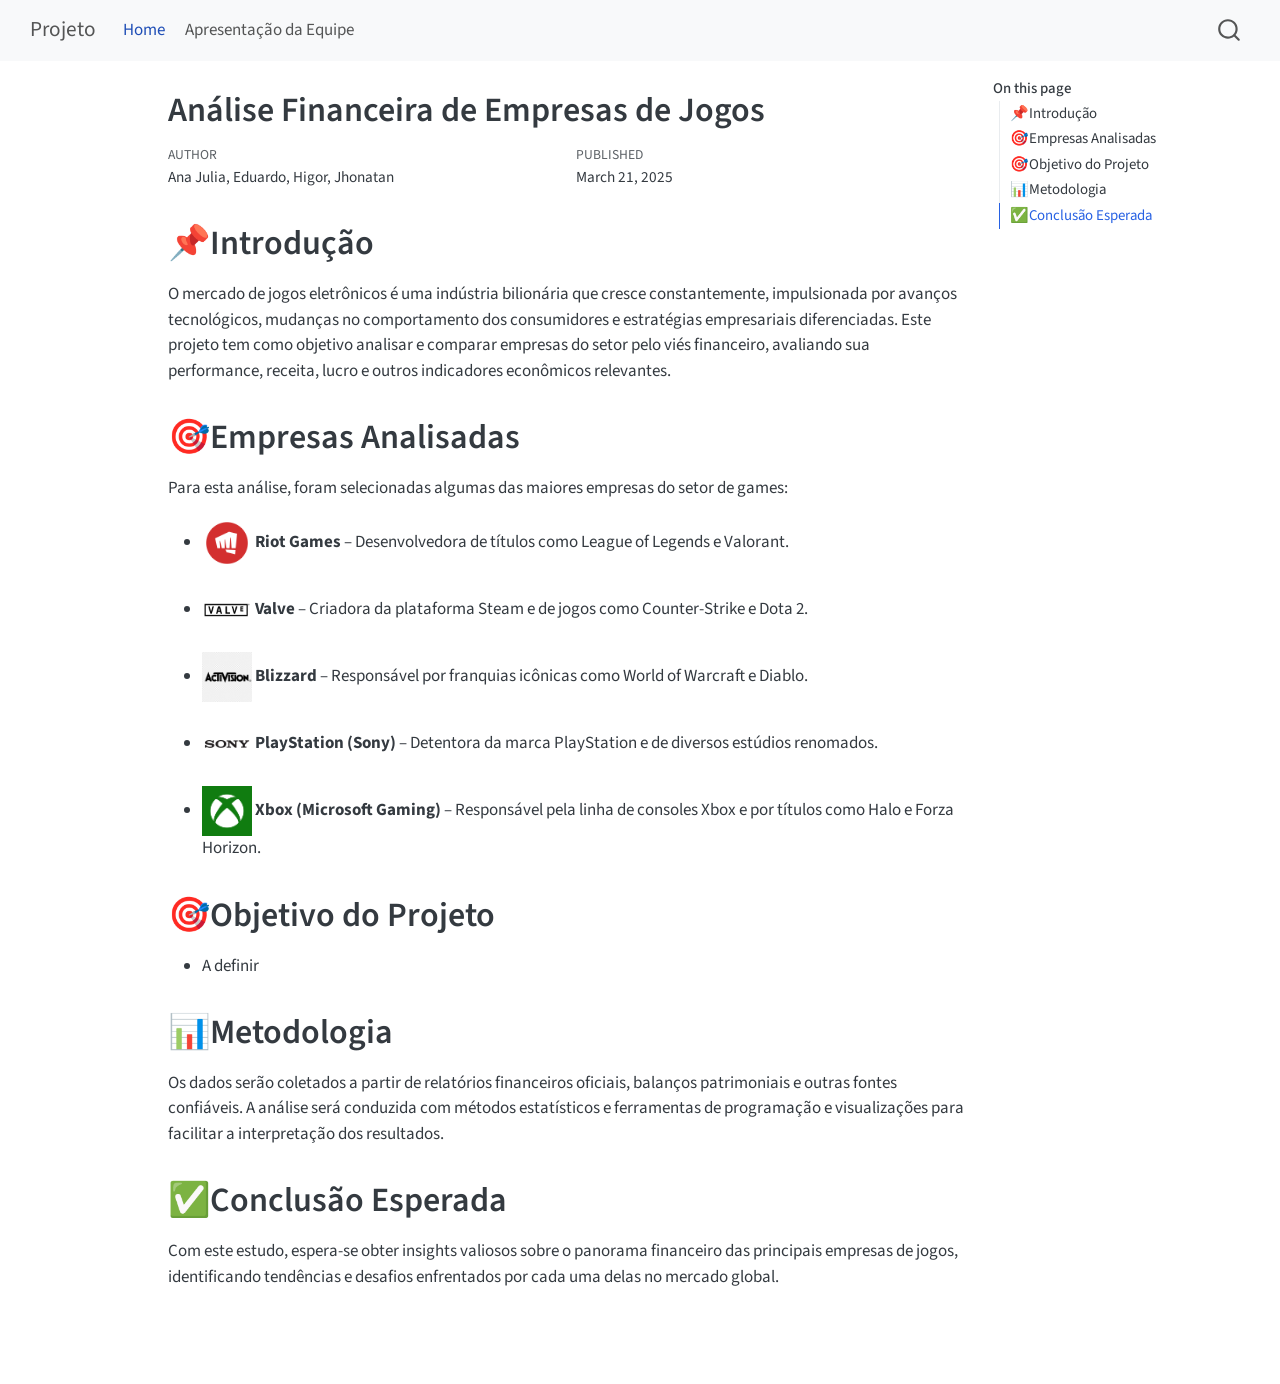
==== commit f1a6b620: "[UPDATE] Segunda versão da Home" ====
--- a/index.html
+++ b/index.html
@@ -114,11 +114,11 @@
     <h2 id="toc-title">On this page</h2>
    
   <ul>
-  <li><a href="#introdução" id="toc-introdução" class="nav-link active" data-scroll-target="#introdução">Introdução</a></li>
-  <li><a href="#empresas-analisadas" id="toc-empresas-analisadas" class="nav-link" data-scroll-target="#empresas-analisadas">Empresas Analisadas</a></li>
-  <li><a href="#objetivo-do-projeto" id="toc-objetivo-do-projeto" class="nav-link" data-scroll-target="#objetivo-do-projeto">Objetivo do Projeto</a></li>
-  <li><a href="#metodologia" id="toc-metodologia" class="nav-link" data-scroll-target="#metodologia">Metodologia</a></li>
-  <li><a href="#conclusão-esperada" id="toc-conclusão-esperada" class="nav-link" data-scroll-target="#conclusão-esperada">Conclusão Esperada</a></li>
+  <li><a href="#introdução" id="toc-introdução" class="nav-link active" data-scroll-target="#introdução">📌Introdução</a></li>
+  <li><a href="#empresas-analisadas" id="toc-empresas-analisadas" class="nav-link" data-scroll-target="#empresas-analisadas">🎯Empresas Analisadas</a></li>
+  <li><a href="#objetivo-do-projeto" id="toc-objetivo-do-projeto" class="nav-link" data-scroll-target="#objetivo-do-projeto">🎯Objetivo do Projeto</a></li>
+  <li><a href="#metodologia" id="toc-metodologia" class="nav-link" data-scroll-target="#metodologia">📊Metodologia</a></li>
+  <li><a href="#conclusão-esperada" id="toc-conclusão-esperada" class="nav-link" data-scroll-target="#conclusão-esperada">✅Conclusão Esperada</a></li>
   </ul>
 </nav>
     </div>
@@ -157,11 +157,11 @@
 
 
 <section id="introdução" class="level1">
-<h1>Introdução</h1>
+<h1>📌Introdução</h1>
 <p>O mercado de jogos eletrônicos é uma indústria bilionária que cresce constantemente, impulsionada por avanços tecnológicos, mudanças no comportamento dos consumidores e estratégias empresariais diferenciadas. Este projeto tem como objetivo analisar e comparar empresas do setor pelo viés financeiro, avaliando sua performance, receita, lucro e outros indicadores econômicos relevantes.</p>
 </section>
 <section id="empresas-analisadas" class="level1">
-<h1>Empresas Analisadas</h1>
+<h1>🎯Empresas Analisadas</h1>
 <p>Para esta análise, foram selecionadas algumas das maiores empresas do setor de games:</p>
 <ul>
 <li><p><img src="images/riot_games.png" class="img-fluid" width="50"> <strong>Riot Games</strong> – Desenvolvedora de títulos como League of Legends e Valorant.</p></li>
@@ -172,17 +172,17 @@
 </ul>
 </section>
 <section id="objetivo-do-projeto" class="level1">
-<h1>Objetivo do Projeto</h1>
+<h1>🎯Objetivo do Projeto</h1>
 <ul>
 <li>A definir</li>
 </ul>
 </section>
 <section id="metodologia" class="level1">
-<h1>Metodologia</h1>
+<h1>📊Metodologia</h1>
 <p>Os dados serão coletados a partir de relatórios financeiros oficiais, balanços patrimoniais e outras fontes confiáveis. A análise será conduzida com métodos estatísticos e ferramentas de programação e visualizações para facilitar a interpretação dos resultados.</p>
 </section>
 <section id="conclusão-esperada" class="level1">
-<h1>Conclusão Esperada</h1>
+<h1>✅Conclusão Esperada</h1>
 <p>Com este estudo, espera-se obter insights valiosos sobre o panorama financeiro das principais empresas de jogos, identificando tendências e desafios enfrentados por cada uma delas no mercado global.</p>
 
 
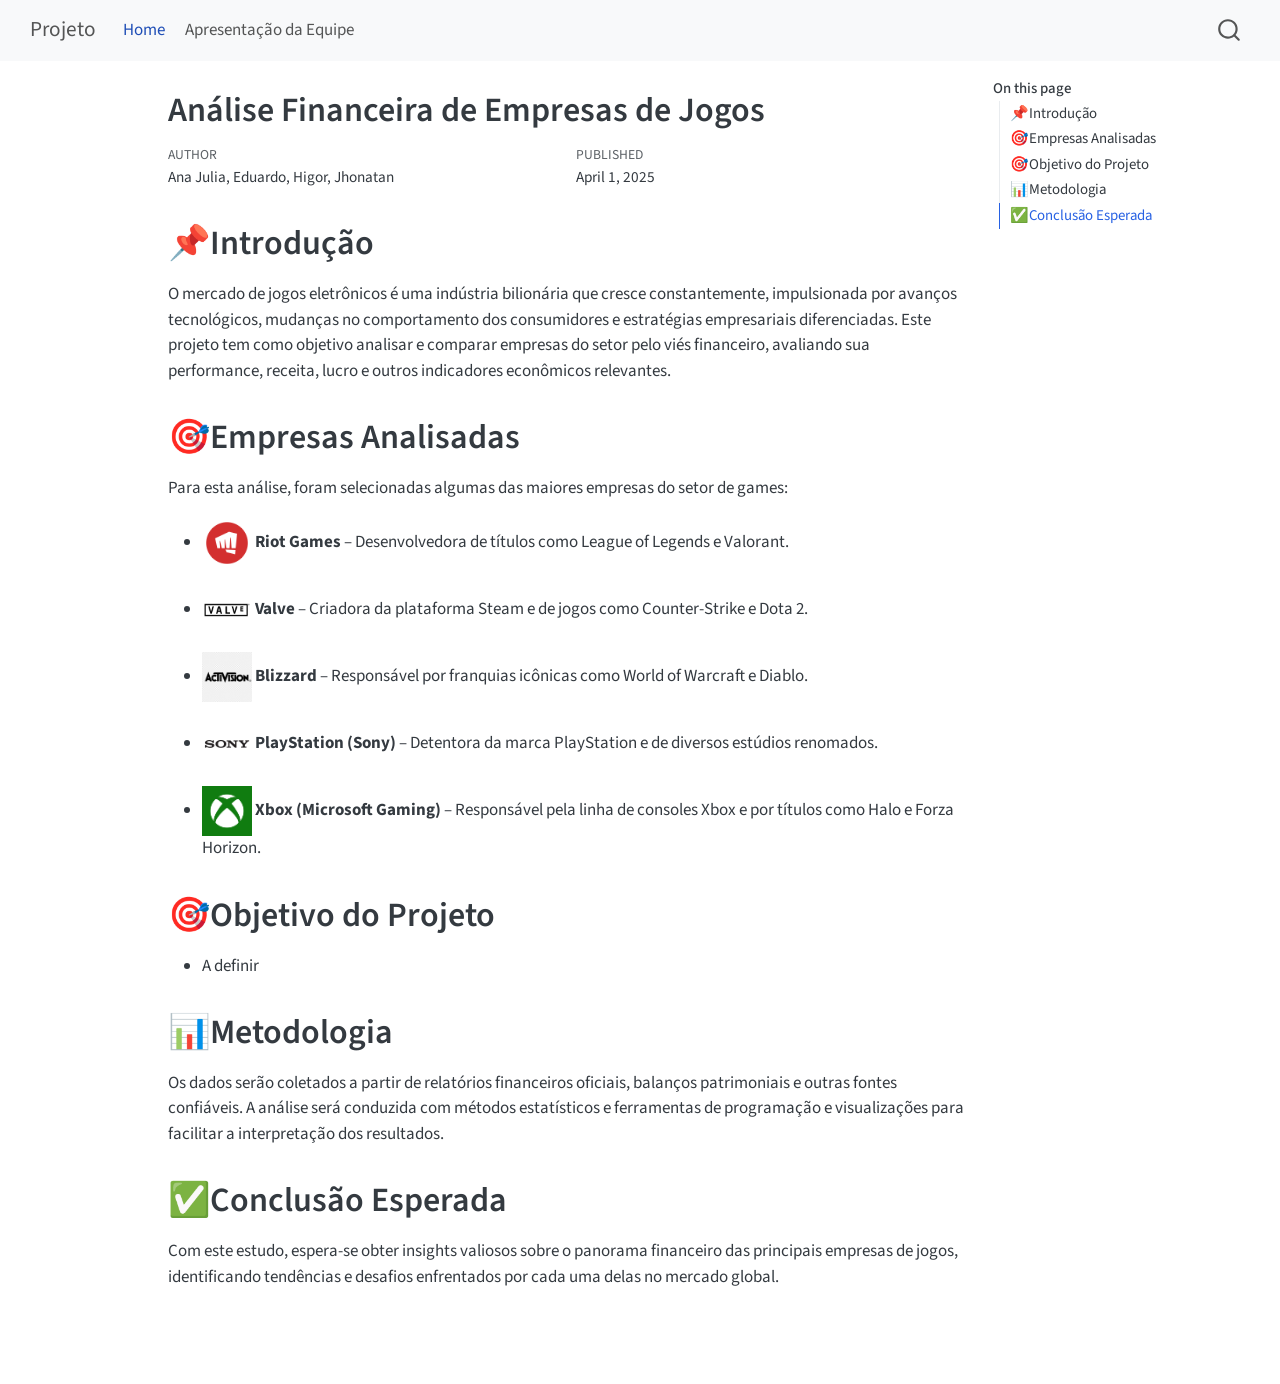
==== commit 6ef3a70d: "[UPDATE] Link dos portfolios" ====
--- a/index.html
+++ b/index.html
@@ -2,12 +2,12 @@
 <html xmlns="http://www.w3.org/1999/xhtml" lang="en" xml:lang="en"><head>
 
 <meta charset="utf-8">
-<meta name="generator" content="quarto-1.6.42">
+<meta name="generator" content="quarto-1.6.40">
 
 <meta name="viewport" content="width=device-width, initial-scale=1.0, user-scalable=yes">
 
 <meta name="author" content="Ana Julia, Eduardo, Higor, Jhonatan">
-<meta name="dcterms.date" content="2025-03-21">
+<meta name="dcterms.date" content="2025-04-01">
 
 <title>Análise Financeira de Empresas de Jogos – Projeto</title>
 <style>
@@ -37,7 +37,7 @@
 <script src="site_libs/quarto-html/tippy.umd.min.js"></script>
 <script src="site_libs/quarto-html/anchor.min.js"></script>
 <link href="site_libs/quarto-html/tippy.css" rel="stylesheet">
-<link href="site_libs/quarto-html/quarto-syntax-highlighting-2f5df379a58b258e96c21c0638c20c03.css" rel="stylesheet" id="quarto-text-highlighting-styles">
+<link href="site_libs/quarto-html/quarto-syntax-highlighting-549806ee2085284f45b00abea8c6df48.css" rel="stylesheet" id="quarto-text-highlighting-styles">
 <script src="site_libs/bootstrap/bootstrap.min.js"></script>
 <link href="site_libs/bootstrap/bootstrap-icons.css" rel="stylesheet">
 <link href="site_libs/bootstrap/bootstrap-ddd961a2510921635943dfbbd19534c4.min.css" rel="stylesheet" append-hash="true" id="quarto-bootstrap" data-mode="light">
@@ -144,7 +144,7 @@
     <div>
     <div class="quarto-title-meta-heading">Published</div>
     <div class="quarto-title-meta-contents">
-      <p class="date">March 21, 2025</p>
+      <p class="date">April 1, 2025</p>
     </div>
   </div>
   
--- a/site_libs/quarto-html/quarto-syntax-highlighting-549806ee2085284f45b00abea8c6df48.css
+++ b/site_libs/quarto-html/quarto-syntax-highlighting-549806ee2085284f45b00abea8c6df48.css
@@ -0,0 +1,205 @@
+/* quarto syntax highlight colors */
+:root {
+  --quarto-hl-ot-color: #003B4F;
+  --quarto-hl-at-color: #657422;
+  --quarto-hl-ss-color: #20794D;
+  --quarto-hl-an-color: #5E5E5E;
+  --quarto-hl-fu-color: #4758AB;
+  --quarto-hl-st-color: #20794D;
+  --quarto-hl-cf-color: #003B4F;
+  --quarto-hl-op-color: #5E5E5E;
+  --quarto-hl-er-color: #AD0000;
+  --quarto-hl-bn-color: #AD0000;
+  --quarto-hl-al-color: #AD0000;
+  --quarto-hl-va-color: #111111;
+  --quarto-hl-bu-color: inherit;
+  --quarto-hl-ex-color: inherit;
+  --quarto-hl-pp-color: #AD0000;
+  --quarto-hl-in-color: #5E5E5E;
+  --quarto-hl-vs-color: #20794D;
+  --quarto-hl-wa-color: #5E5E5E;
+  --quarto-hl-do-color: #5E5E5E;
+  --quarto-hl-im-color: #00769E;
+  --quarto-hl-ch-color: #20794D;
+  --quarto-hl-dt-color: #AD0000;
+  --quarto-hl-fl-color: #AD0000;
+  --quarto-hl-co-color: #5E5E5E;
+  --quarto-hl-cv-color: #5E5E5E;
+  --quarto-hl-cn-color: #8f5902;
+  --quarto-hl-sc-color: #5E5E5E;
+  --quarto-hl-dv-color: #AD0000;
+  --quarto-hl-kw-color: #003B4F;
+}
+
+/* other quarto variables */
+:root {
+  --quarto-font-monospace: SFMono-Regular, Menlo, Monaco, Consolas, "Liberation Mono", "Courier New", monospace;
+}
+
+pre > code.sourceCode > span {
+  color: #003B4F;
+}
+
+code span {
+  color: #003B4F;
+}
+
+code.sourceCode > span {
+  color: #003B4F;
+}
+
+div.sourceCode,
+div.sourceCode pre.sourceCode {
+  color: #003B4F;
+}
+
+code span.ot {
+  color: #003B4F;
+  font-style: inherit;
+}
+
+code span.at {
+  color: #657422;
+  font-style: inherit;
+}
+
+code span.ss {
+  color: #20794D;
+  font-style: inherit;
+}
+
+code span.an {
+  color: #5E5E5E;
+  font-style: inherit;
+}
+
+code span.fu {
+  color: #4758AB;
+  font-style: inherit;
+}
+
+code span.st {
+  color: #20794D;
+  font-style: inherit;
+}
+
+code span.cf {
+  color: #003B4F;
+  font-weight: bold;
+  font-style: inherit;
+}
+
+code span.op {
+  color: #5E5E5E;
+  font-style: inherit;
+}
+
+code span.er {
+  color: #AD0000;
+  font-style: inherit;
+}
+
+code span.bn {
+  color: #AD0000;
+  font-style: inherit;
+}
+
+code span.al {
+  color: #AD0000;
+  font-style: inherit;
+}
+
+code span.va {
+  color: #111111;
+  font-style: inherit;
+}
+
+code span.bu {
+  font-style: inherit;
+}
+
+code span.ex {
+  font-style: inherit;
+}
+
+code span.pp {
+  color: #AD0000;
+  font-style: inherit;
+}
+
+code span.in {
+  color: #5E5E5E;
+  font-style: inherit;
+}
+
+code span.vs {
+  color: #20794D;
+  font-style: inherit;
+}
+
+code span.wa {
+  color: #5E5E5E;
+  font-style: italic;
+}
+
+code span.do {
+  color: #5E5E5E;
+  font-style: italic;
+}
+
+code span.im {
+  color: #00769E;
+  font-style: inherit;
+}
+
+code span.ch {
+  color: #20794D;
+  font-style: inherit;
+}
+
+code span.dt {
+  color: #AD0000;
+  font-style: inherit;
+}
+
+code span.fl {
+  color: #AD0000;
+  font-style: inherit;
+}
+
+code span.co {
+  color: #5E5E5E;
+  font-style: inherit;
+}
+
+code span.cv {
+  color: #5E5E5E;
+  font-style: italic;
+}
+
+code span.cn {
+  color: #8f5902;
+  font-style: inherit;
+}
+
+code span.sc {
+  color: #5E5E5E;
+  font-style: inherit;
+}
+
+code span.dv {
+  color: #AD0000;
+  font-style: inherit;
+}
+
+code span.kw {
+  color: #003B4F;
+  font-weight: bold;
+  font-style: inherit;
+}
+
+.prevent-inlining {
+  content: "</";
+}
+
+/*# sourceMappingURL=ae99138f4fbc2fb4c9f5e5cd69c22459.css.map */
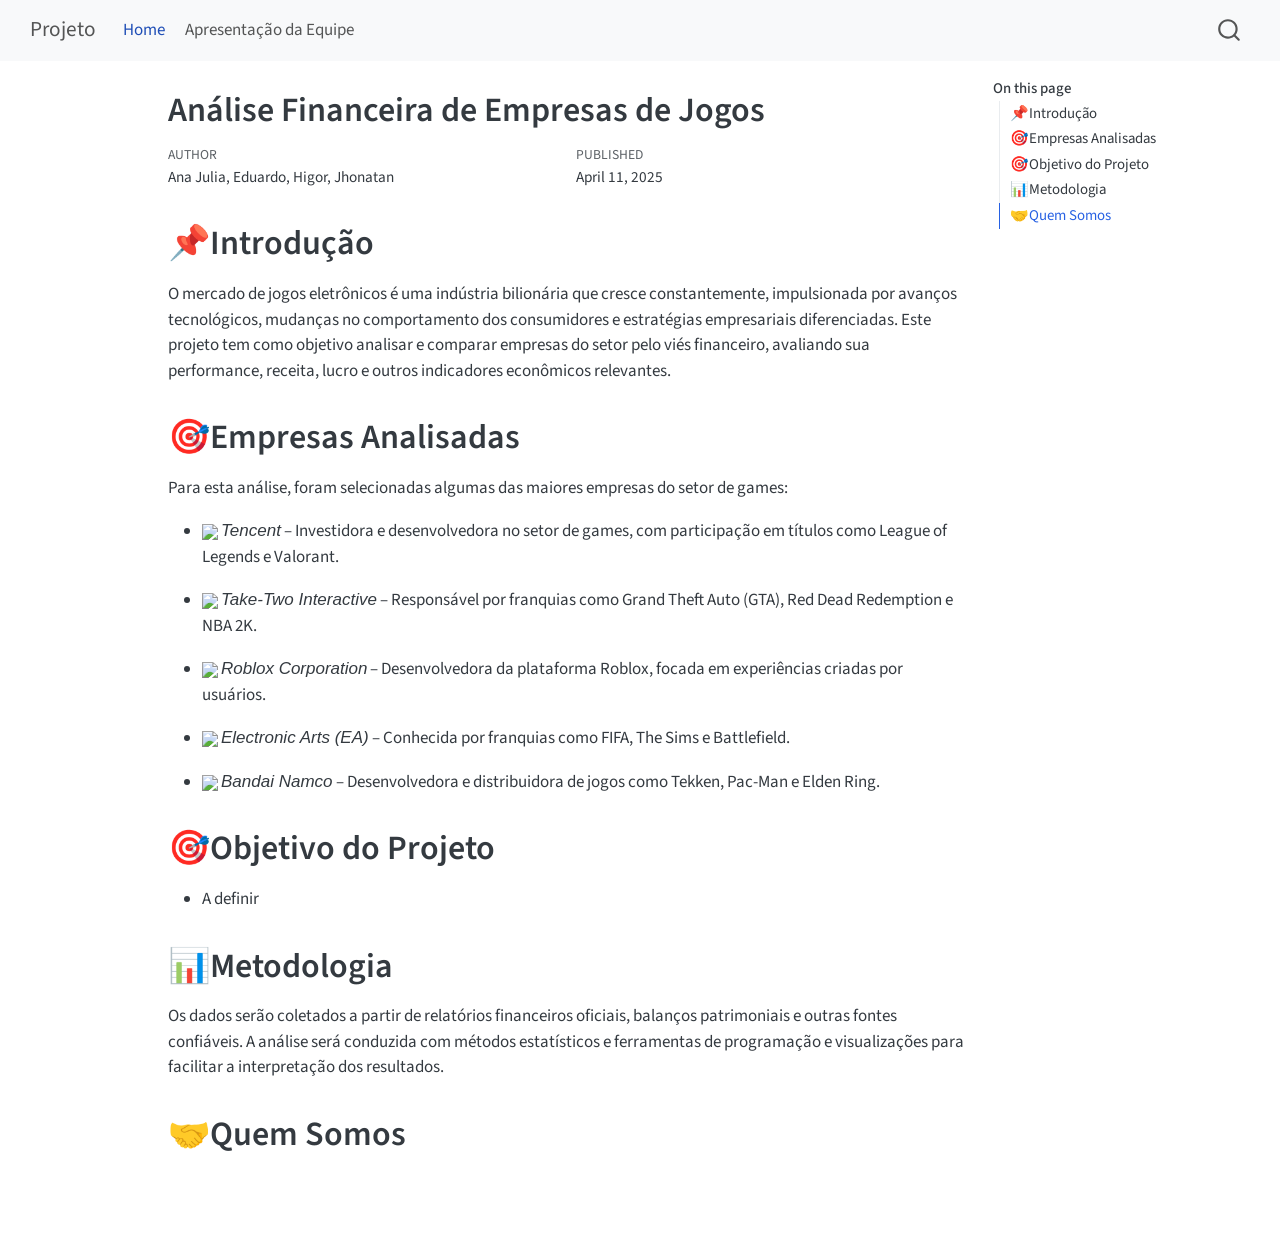
==== commit 01daaaea: "[UPDATE] Na página Home" ====
--- a/index.html
+++ b/index.html
@@ -7,7 +7,7 @@
 <meta name="viewport" content="width=device-width, initial-scale=1.0, user-scalable=yes">
 
 <meta name="author" content="Ana Julia, Eduardo, Higor, Jhonatan">
-<meta name="dcterms.date" content="2025-04-01">
+<meta name="dcterms.date" content="2025-04-11">
 
 <title>Análise Financeira de Empresas de Jogos – Projeto</title>
 <style>
@@ -118,7 +118,7 @@
   <li><a href="#empresas-analisadas" id="toc-empresas-analisadas" class="nav-link" data-scroll-target="#empresas-analisadas">🎯Empresas Analisadas</a></li>
   <li><a href="#objetivo-do-projeto" id="toc-objetivo-do-projeto" class="nav-link" data-scroll-target="#objetivo-do-projeto">🎯Objetivo do Projeto</a></li>
   <li><a href="#metodologia" id="toc-metodologia" class="nav-link" data-scroll-target="#metodologia">📊Metodologia</a></li>
-  <li><a href="#conclusão-esperada" id="toc-conclusão-esperada" class="nav-link" data-scroll-target="#conclusão-esperada">✅Conclusão Esperada</a></li>
+  <li><a href="#quem-somos" id="toc-quem-somos" class="nav-link" data-scroll-target="#quem-somos">🤝Quem Somos</a></li>
   </ul>
 </nav>
     </div>
@@ -144,7 +144,7 @@
     <div>
     <div class="quarto-title-meta-heading">Published</div>
     <div class="quarto-title-meta-contents">
-      <p class="date">April 1, 2025</p>
+      <p class="date">April 11, 2025</p>
     </div>
   </div>
   
@@ -164,11 +164,11 @@
 <h1>🎯Empresas Analisadas</h1>
 <p>Para esta análise, foram selecionadas algumas das maiores empresas do setor de games:</p>
 <ul>
-<li><p><img src="images/riot_games.png" class="img-fluid" width="50"> <strong>Riot Games</strong> – Desenvolvedora de títulos como League of Legends e Valorant.</p></li>
-<li><p><img src="images/valve.png" class="img-fluid" width="50"> <strong>Valve</strong> – Criadora da plataforma Steam e de jogos como Counter-Strike e Dota 2.</p></li>
-<li><p><img src="images/blizzard.png" class="img-fluid" width="50"> <strong>Blizzard</strong> – Responsável por franquias icônicas como World of Warcraft e Diablo.</p></li>
-<li><p><img src="images/sony.png" class="img-fluid" width="50"> <strong>PlayStation (Sony)</strong> – Detentora da marca PlayStation e de diversos estúdios renomados.</p></li>
-<li><p><img src="images/xbox_microsoft.png" class="img-fluid" width="50"> <strong>Xbox (Microsoft Gaming)</strong> – Responsável pela linha de consoles Xbox e por títulos como Halo e Forza Horizon.</p></li>
+<li><p><img src="images/tcehy.png.png" class="img-fluid" width="50"> <em>Tencent</em> – Investidora e desenvolvedora no setor de games, com participação em títulos como League of Legends e Valorant.</p></li>
+<li><p><img src="images/take-two.png.png" class="img-fluid" width="50"> <em>Take-Two Interactive</em> – Responsável por franquias como Grand Theft Auto (GTA), Red Dead Redemption e NBA 2K.</p></li>
+<li><p><img src="images/roblox.png.png" class="img-fluid" width="50"> <em>Roblox Corporation</em> – Desenvolvedora da plataforma Roblox, focada em experiências criadas por usuários.</p></li>
+<li><p><img src="images/ea.png.png" class="img-fluid" width="50"> <em>Electronic Arts (EA)</em> – Conhecida por franquias como FIFA, The Sims e Battlefield.</p></li>
+<li><p><img src="images/bandai.png.png" class="img-fluid" width="50"> <em>Bandai Namco</em> – Desenvolvedora e distribuidora de jogos como Tekken, Pac-Man&nbsp;e&nbsp;Elden&nbsp;Ring.</p></li>
 </ul>
 </section>
 <section id="objetivo-do-projeto" class="level1">
@@ -181,9 +181,8 @@
 <h1>📊Metodologia</h1>
 <p>Os dados serão coletados a partir de relatórios financeiros oficiais, balanços patrimoniais e outras fontes confiáveis. A análise será conduzida com métodos estatísticos e ferramentas de programação e visualizações para facilitar a interpretação dos resultados.</p>
 </section>
-<section id="conclusão-esperada" class="level1">
-<h1>✅Conclusão Esperada</h1>
-<p>Com este estudo, espera-se obter insights valiosos sobre o panorama financeiro das principais empresas de jogos, identificando tendências e desafios enfrentados por cada uma delas no mercado global.</p>
+<section id="quem-somos" class="level1">
+<h1>🤝Quem Somos</h1>
 
 
 </section>
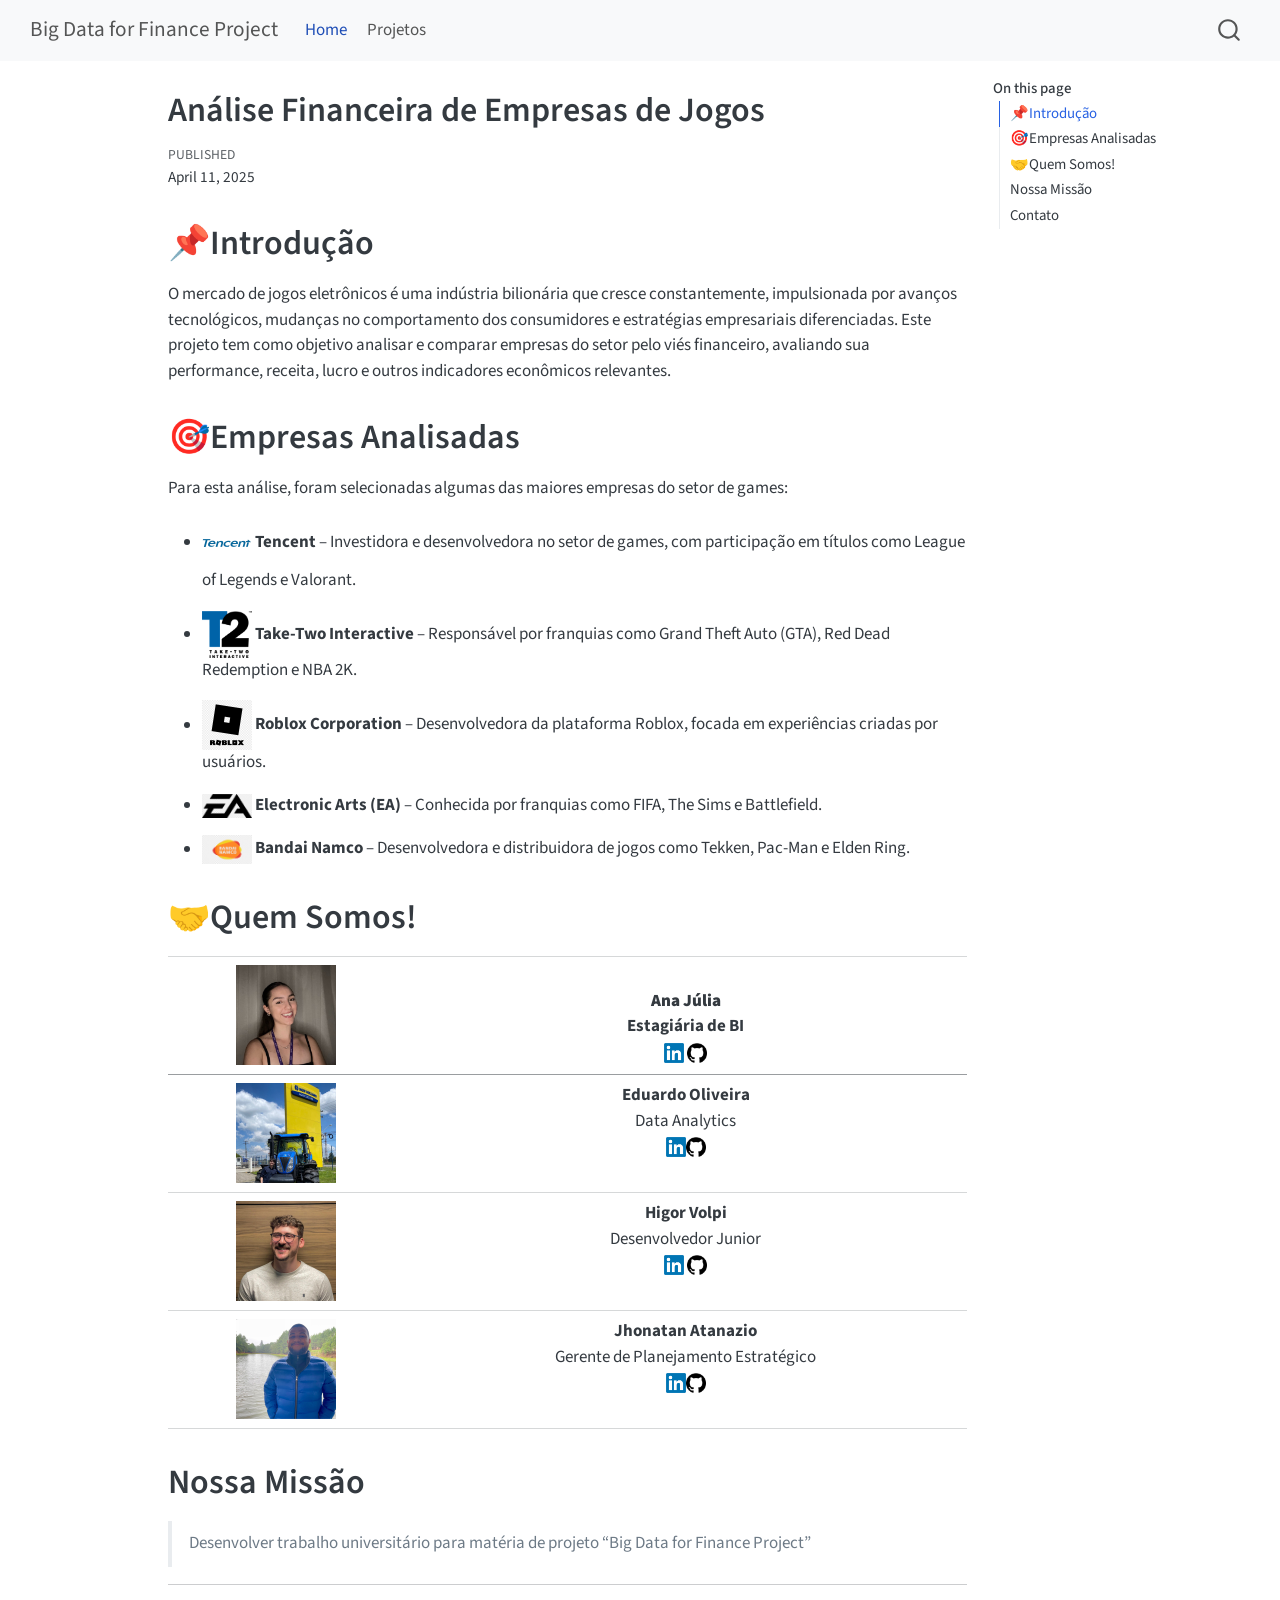
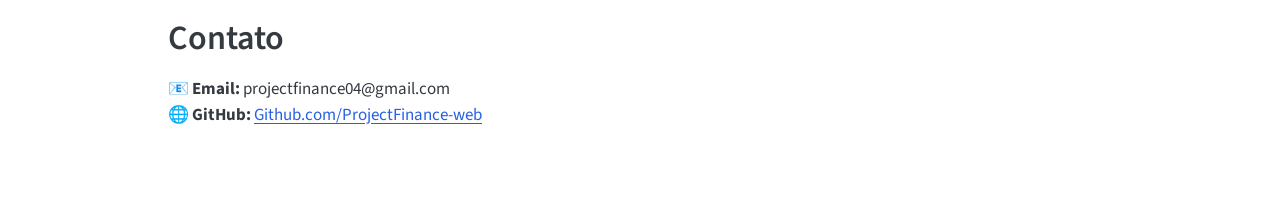
==== commit fe3e87ec: "[UPDATE] Pages Info" ====
--- a/index.html
+++ b/index.html
@@ -2,14 +2,13 @@
 <html xmlns="http://www.w3.org/1999/xhtml" lang="en" xml:lang="en"><head>
 
 <meta charset="utf-8">
-<meta name="generator" content="quarto-1.6.40">
+<meta name="generator" content="quarto-1.7.23">
 
 <meta name="viewport" content="width=device-width, initial-scale=1.0, user-scalable=yes">
 
-<meta name="author" content="Ana Julia, Eduardo, Higor, Jhonatan">
 <meta name="dcterms.date" content="2025-04-11">
 
-<title>Análise Financeira de Empresas de Jogos – Projeto</title>
+<title>Análise Financeira de Empresas de Jogos – Big Data for Finance Project</title>
 <style>
 code{white-space: pre-wrap;}
 span.smallcaps{font-variant: small-caps;}
@@ -32,15 +31,16 @@
 <script src="site_libs/quarto-search/fuse.min.js"></script>
 <script src="site_libs/quarto-search/quarto-search.js"></script>
 <meta name="quarto:offset" content="./">
-<script src="site_libs/quarto-html/quarto.js"></script>
+<script src="site_libs/quarto-html/quarto.js" type="module"></script>
+<script src="site_libs/quarto-html/tabsets/tabsets.js" type="module"></script>
 <script src="site_libs/quarto-html/popper.min.js"></script>
 <script src="site_libs/quarto-html/tippy.umd.min.js"></script>
 <script src="site_libs/quarto-html/anchor.min.js"></script>
 <link href="site_libs/quarto-html/tippy.css" rel="stylesheet">
-<link href="site_libs/quarto-html/quarto-syntax-highlighting-549806ee2085284f45b00abea8c6df48.css" rel="stylesheet" id="quarto-text-highlighting-styles">
+<link href="site_libs/quarto-html/quarto-syntax-highlighting-226bd0f977fa82dfae4534cac220d79a.css" rel="stylesheet" id="quarto-text-highlighting-styles">
 <script src="site_libs/bootstrap/bootstrap.min.js"></script>
 <link href="site_libs/bootstrap/bootstrap-icons.css" rel="stylesheet">
-<link href="site_libs/bootstrap/bootstrap-ddd961a2510921635943dfbbd19534c4.min.css" rel="stylesheet" append-hash="true" id="quarto-bootstrap" data-mode="light">
+<link href="site_libs/bootstrap/bootstrap-bb5f9278568ae542f8467bdb635b70ac.min.css" rel="stylesheet" append-hash="true" id="quarto-bootstrap" data-mode="light">
 <script id="quarto-search-options" type="application/json">{
   "location": "navbar",
   "copy-button": false,
@@ -73,7 +73,7 @@
 <link rel="stylesheet" href="styles.css">
 </head>
 
-<body class="nav-fixed">
+<body class="nav-fixed quarto-light">
 
 <div id="quarto-search-results"></div>
   <header id="quarto-header" class="headroom fixed-top">
@@ -81,7 +81,7 @@
       <div class="navbar-container container-fluid">
       <div class="navbar-brand-container mx-auto">
     <a class="navbar-brand" href="./index.html">
-    <span class="navbar-title">Projeto</span>
+    <span class="navbar-title">Big Data for Finance Project</span>
     </a>
   </div>
             <div id="quarto-search" class="" title="Search"></div>
@@ -96,7 +96,7 @@
   </li>  
   <li class="nav-item">
     <a class="nav-link" href="./about.html"> 
-<span class="menu-text">Apresentação da Equipe</span></a>
+<span class="menu-text">Projetos</span></a>
   </li>  
 </ul>
           </div> <!-- /navcollapse -->
@@ -116,9 +116,9 @@
   <ul>
   <li><a href="#introdução" id="toc-introdução" class="nav-link active" data-scroll-target="#introdução">📌Introdução</a></li>
   <li><a href="#empresas-analisadas" id="toc-empresas-analisadas" class="nav-link" data-scroll-target="#empresas-analisadas">🎯Empresas Analisadas</a></li>
-  <li><a href="#objetivo-do-projeto" id="toc-objetivo-do-projeto" class="nav-link" data-scroll-target="#objetivo-do-projeto">🎯Objetivo do Projeto</a></li>
-  <li><a href="#metodologia" id="toc-metodologia" class="nav-link" data-scroll-target="#metodologia">📊Metodologia</a></li>
-  <li><a href="#quem-somos" id="toc-quem-somos" class="nav-link" data-scroll-target="#quem-somos">🤝Quem Somos</a></li>
+  <li><a href="#quem-somos" id="toc-quem-somos" class="nav-link" data-scroll-target="#quem-somos">🤝Quem Somos!</a></li>
+  <li><a href="#nossa-missão" id="toc-nossa-missão" class="nav-link" data-scroll-target="#nossa-missão">Nossa Missão</a></li>
+  <li><a href="#contato" id="toc-contato" class="nav-link" data-scroll-target="#contato">Contato</a></li>
   </ul>
 </nav>
     </div>
@@ -134,12 +134,6 @@
 
 <div class="quarto-title-meta">
 
-    <div>
-    <div class="quarto-title-meta-heading">Author</div>
-    <div class="quarto-title-meta-contents">
-             <p>Ana Julia, Eduardo, Higor, Jhonatan </p>
-          </div>
-  </div>
     
     <div>
     <div class="quarto-title-meta-heading">Published</div>
@@ -164,261 +158,291 @@
 <h1>🎯Empresas Analisadas</h1>
 <p>Para esta análise, foram selecionadas algumas das maiores empresas do setor de games:</p>
 <ul>
-<li><p><img src="images/tcehy.png.png" class="img-fluid" width="50"> <em>Tencent</em> – Investidora e desenvolvedora no setor de games, com participação em títulos como League of Legends e Valorant.</p></li>
-<li><p><img src="images/take-two.png.png" class="img-fluid" width="50"> <em>Take-Two Interactive</em> – Responsável por franquias como Grand Theft Auto (GTA), Red Dead Redemption e NBA 2K.</p></li>
-<li><p><img src="images/roblox.png.png" class="img-fluid" width="50"> <em>Roblox Corporation</em> – Desenvolvedora da plataforma Roblox, focada em experiências criadas por usuários.</p></li>
-<li><p><img src="images/ea.png.png" class="img-fluid" width="50"> <em>Electronic Arts (EA)</em> – Conhecida por franquias como FIFA, The Sims e Battlefield.</p></li>
-<li><p><img src="images/bandai.png.png" class="img-fluid" width="50"> <em>Bandai Namco</em> – Desenvolvedora e distribuidora de jogos como Tekken, Pac-Man&nbsp;e&nbsp;Elden&nbsp;Ring.</p></li>
+<li><p><img src="images/tcehy.png" class="img-fluid" width="50"> <strong>Tencent</strong> – Investidora e desenvolvedora no setor de games, com participação em títulos como League of Legends e Valorant.</p></li>
+<li><p><img src="images/take-two.png" class="img-fluid" width="50"> <strong>Take-Two Interactive</strong> – Responsável por franquias como Grand Theft Auto (GTA), Red Dead Redemption e NBA 2K.</p></li>
+<li><p><img src="images/roblox.png" class="img-fluid" width="50"> <strong>Roblox Corporation</strong> – Desenvolvedora da plataforma Roblox, focada em experiências criadas por usuários.</p></li>
+<li><p><img src="images/ea.png" class="img-fluid" width="50"> <strong>Electronic Arts (EA)</strong> – Conhecida por franquias como FIFA, The Sims e Battlefield.</p></li>
+<li><p><img src="images/bandai.png" class="img-fluid" width="50"> <strong>Bandai Namco</strong> – Desenvolvedora e distribuidora de jogos como Tekken, Pac-Man&nbsp;e&nbsp;Elden&nbsp;Ring.</p></li>
 </ul>
 </section>
-<section id="objetivo-do-projeto" class="level1">
-<h1>🎯Objetivo do Projeto</h1>
-<ul>
-<li>A definir</li>
-</ul>
+<section id="quem-somos" class="level1">
+<h1>🤝Quem Somos!</h1>
+<table class="caption-top table">
+<thead>
+<tr class="header">
+<th style="text-align: center;"><img src="images/ana.jpg" class="img-fluid" width="100"></th>
+<th style="text-align: center;"><strong>Ana Júlia</strong> <br>Estagiária de BI<br><a href="https://www.linkedin.com/in/anakucharski/"><img src="images/logo.png" class="img-fluid" width="20" alt="LinkedIn"></a> <a href="https://anajuliakucharski.github.io/portfolio/"><img src="images/github.png" class="img-fluid" width="20" alt="Portfolio"></a></th>
+</tr>
+</thead>
+<tbody>
+<tr class="odd">
+<td style="text-align: center;"><img src="images/eduardo.jpg" class="img-fluid" width="100"></td>
+<td style="text-align: center;"><strong>Eduardo Oliveira</strong> <br>Data Analytics<br><a href="https://www.linkedin.com/in/eduardo-oliveira-pereira/"><img src="images/logo.png" class="img-fluid" width="20" alt="LinkedIn"></a><a href="https://eduoliveira1504.github.io/Portfolio/"><img src="images/github.png" class="img-fluid" width="20" alt="Portfolio"></a></td>
+</tr>
+<tr class="even">
+<td style="text-align: center;"><img src="images/higor.jpg" class="img-fluid" width="100"></td>
+<td style="text-align: center;"><strong>Higor Volpi</strong> <br>Desenvolvedor Junior<br><a href="https://www.linkedin.com/in/higor-palote-volpi/"><img src="images/logo.png" class="img-fluid" width="20" alt="LinkedIn"></a> <a href="https://github.com/ProjectFinance-web/project-web"><img src="images/github.png" class="img-fluid" width="20" alt="Portfolio"></a></td>
+</tr>
+<tr class="odd">
+<td style="text-align: center;"><img src="images/jhonatan.jpg" class="img-fluid" width="100"></td>
+<td style="text-align: center;"><strong>Jhonatan Atanazio</strong> <br>Gerente de Planejamento Estratégico<br><a href="https://www.linkedin.com/in/atanaziojhonatan/"><img src="images/logo.png" class="img-fluid" width="20" alt="LinkedIn"></a><a href="https://atanazioj.github.io/portfolio/"><img src="images/github.png" class="img-fluid" width="20" alt="Portfolio"></a></td>
+</tr>
+</tbody>
+</table>
 </section>
-<section id="metodologia" class="level1">
-<h1>📊Metodologia</h1>
-<p>Os dados serão coletados a partir de relatórios financeiros oficiais, balanços patrimoniais e outras fontes confiáveis. A análise será conduzida com métodos estatísticos e ferramentas de programação e visualizações para facilitar a interpretação dos resultados.</p>
+<section id="nossa-missão" class="level1">
+<h1>Nossa Missão</h1>
+<blockquote class="blockquote">
+<p>Desenvolver trabalho universitário para matéria de projeto “Big Data for Finance Project”</p>
+</blockquote>
+<hr>
 </section>
-<section id="quem-somos" class="level1">
-<h1>🤝Quem Somos</h1>
+<section id="contato" class="level1">
+<h1>Contato</h1>
+<p>📧 <strong>Email:</strong> projectfinance04@gmail.com<br>
+🌐 <strong>GitHub:</strong> <a href="https://github.com/ProjectFinance-web">Github.com/ProjectFinance-web</a></p>
 
 
 </section>
 
 </main> <!-- /main -->
 <script id="quarto-html-after-body" type="application/javascript">
-window.document.addEventListener("DOMContentLoaded", function (event) {
-  const toggleBodyColorMode = (bsSheetEl) => {
-    const mode = bsSheetEl.getAttribute("data-mode");
-    const bodyEl = window.document.querySelector("body");
-    if (mode === "dark") {
-      bodyEl.classList.add("quarto-dark");
-      bodyEl.classList.remove("quarto-light");
-    } else {
-      bodyEl.classList.add("quarto-light");
-      bodyEl.classList.remove("quarto-dark");
-    }
-  }
-  const toggleBodyColorPrimary = () => {
-    const bsSheetEl = window.document.querySelector("link#quarto-bootstrap");
-    if (bsSheetEl) {
-      toggleBodyColorMode(bsSheetEl);
-    }
-  }
-  toggleBodyColorPrimary();  
-  const icon = "";
-  const anchorJS = new window.AnchorJS();
-  anchorJS.options = {
-    placement: 'right',
-    icon: icon
-  };
-  anchorJS.add('.anchored');
-  const isCodeAnnotation = (el) => {
-    for (const clz of el.classList) {
-      if (clz.startsWith('code-annotation-')) {                     
-        return true;
-      }
-    }
-    return false;
-  }
-  const onCopySuccess = function(e) {
-    // button target
-    const button = e.trigger;
-    // don't keep focus
-    button.blur();
-    // flash "checked"
-    button.classList.add('code-copy-button-checked');
-    var currentTitle = button.getAttribute("title");
-    button.setAttribute("title", "Copied!");
-    let tooltip;
-    if (window.bootstrap) {
-      button.setAttribute("data-bs-toggle", "tooltip");
-      button.setAttribute("data-bs-placement", "left");
-      button.setAttribute("data-bs-title", "Copied!");
-      tooltip = new bootstrap.Tooltip(button, 
-        { trigger: "manual", 
-          customClass: "code-copy-button-tooltip",
-          offset: [0, -8]});
-      tooltip.show();    
-    }
-    setTimeout(function() {
-      if (tooltip) {
-        tooltip.hide();
-        button.removeAttribute("data-bs-title");
-        button.removeAttribute("data-bs-toggle");
-        button.removeAttribute("data-bs-placement");
-      }
-      button.setAttribute("title", currentTitle);
-      button.classList.remove('code-copy-button-checked');
-    }, 1000);
-    // clear code selection
-    e.clearSelection();
-  }
-  const getTextToCopy = function(trigger) {
-      const codeEl = trigger.previousElementSibling.cloneNode(true);
-      for (const childEl of codeEl.children) {
-        if (isCodeAnnotation(childEl)) {
-          childEl.remove();
-        }
-      }
-      return codeEl.innerText;
-  }
-  const clipboard = new window.ClipboardJS('.code-copy-button:not([data-in-quarto-modal])', {
-    text: getTextToCopy
-  });
-  clipboard.on('success', onCopySuccess);
-  if (window.document.getElementById('quarto-embedded-source-code-modal')) {
-    const clipboardModal = new window.ClipboardJS('.code-copy-button[data-in-quarto-modal]', {
-      text: getTextToCopy,
-      container: window.document.getElementById('quarto-embedded-source-code-modal')
+  window.document.addEventListener("DOMContentLoaded", function (event) {
+    const icon = "";
+    const anchorJS = new window.AnchorJS();
+    anchorJS.options = {
+      placement: 'right',
+      icon: icon
+    };
+    anchorJS.add('.anchored');
+    const isCodeAnnotation = (el) => {
+      for (const clz of el.classList) {
+        if (clz.startsWith('code-annotation-')) {                     
+          return true;
+        }
+      }
+      return false;
+    }
+    const onCopySuccess = function(e) {
+      // button target
+      const button = e.trigger;
+      // don't keep focus
+      button.blur();
+      // flash "checked"
+      button.classList.add('code-copy-button-checked');
+      var currentTitle = button.getAttribute("title");
+      button.setAttribute("title", "Copied!");
+      let tooltip;
+      if (window.bootstrap) {
+        button.setAttribute("data-bs-toggle", "tooltip");
+        button.setAttribute("data-bs-placement", "left");
+        button.setAttribute("data-bs-title", "Copied!");
+        tooltip = new bootstrap.Tooltip(button, 
+          { trigger: "manual", 
+            customClass: "code-copy-button-tooltip",
+            offset: [0, -8]});
+        tooltip.show();    
+      }
+      setTimeout(function() {
+        if (tooltip) {
+          tooltip.hide();
+          button.removeAttribute("data-bs-title");
+          button.removeAttribute("data-bs-toggle");
+          button.removeAttribute("data-bs-placement");
+        }
+        button.setAttribute("title", currentTitle);
+        button.classList.remove('code-copy-button-checked');
+      }, 1000);
+      // clear code selection
+      e.clearSelection();
+    }
+    const getTextToCopy = function(trigger) {
+        const codeEl = trigger.previousElementSibling.cloneNode(true);
+        for (const childEl of codeEl.children) {
+          if (isCodeAnnotation(childEl)) {
+            childEl.remove();
+          }
+        }
+        return codeEl.innerText;
+    }
+    const clipboard = new window.ClipboardJS('.code-copy-button:not([data-in-quarto-modal])', {
+      text: getTextToCopy
     });
-    clipboardModal.on('success', onCopySuccess);
-  }
-    var localhostRegex = new RegExp(/^(?:http|https):\/\/localhost\:?[0-9]*\//);
-    var mailtoRegex = new RegExp(/^mailto:/);
-      var filterRegex = new RegExp('/' + window.location.host + '/');
-    var isInternal = (href) => {
-        return filterRegex.test(href) || localhostRegex.test(href) || mailtoRegex.test(href);
-    }
-    // Inspect non-navigation links and adorn them if external
- 	var links = window.document.querySelectorAll('a[href]:not(.nav-link):not(.navbar-brand):not(.toc-action):not(.sidebar-link):not(.sidebar-item-toggle):not(.pagination-link):not(.no-external):not([aria-hidden]):not(.dropdown-item):not(.quarto-navigation-tool):not(.about-link)');
-    for (var i=0; i<links.length; i++) {
-      const link = links[i];
-      if (!isInternal(link.href)) {
-        // undo the damage that might have been done by quarto-nav.js in the case of
-        // links that we want to consider external
-        if (link.dataset.originalHref !== undefined) {
-          link.href = link.dataset.originalHref;
-        }
-      }
-    }
-  function tippyHover(el, contentFn, onTriggerFn, onUntriggerFn) {
-    const config = {
-      allowHTML: true,
-      maxWidth: 500,
-      delay: 100,
-      arrow: false,
-      appendTo: function(el) {
-          return el.parentElement;
-      },
-      interactive: true,
-      interactiveBorder: 10,
-      theme: 'quarto',
-      placement: 'bottom-start',
-    };
-    if (contentFn) {
-      config.content = contentFn;
-    }
-    if (onTriggerFn) {
-      config.onTrigger = onTriggerFn;
-    }
-    if (onUntriggerFn) {
-      config.onUntrigger = onUntriggerFn;
-    }
-    window.tippy(el, config); 
-  }
-  const noterefs = window.document.querySelectorAll('a[role="doc-noteref"]');
-  for (var i=0; i<noterefs.length; i++) {
-    const ref = noterefs[i];
-    tippyHover(ref, function() {
-      // use id or data attribute instead here
-      let href = ref.getAttribute('data-footnote-href') || ref.getAttribute('href');
-      try { href = new URL(href).hash; } catch {}
-      const id = href.replace(/^#\/?/, "");
-      const note = window.document.getElementById(id);
-      if (note) {
-        return note.innerHTML;
+    clipboard.on('success', onCopySuccess);
+    if (window.document.getElementById('quarto-embedded-source-code-modal')) {
+      const clipboardModal = new window.ClipboardJS('.code-copy-button[data-in-quarto-modal]', {
+        text: getTextToCopy,
+        container: window.document.getElementById('quarto-embedded-source-code-modal')
+      });
+      clipboardModal.on('success', onCopySuccess);
+    }
+      var localhostRegex = new RegExp(/^(?:http|https):\/\/localhost\:?[0-9]*\//);
+      var mailtoRegex = new RegExp(/^mailto:/);
+        var filterRegex = new RegExp('/' + window.location.host + '/');
+      var isInternal = (href) => {
+          return filterRegex.test(href) || localhostRegex.test(href) || mailtoRegex.test(href);
+      }
+      // Inspect non-navigation links and adorn them if external
+     var links = window.document.querySelectorAll('a[href]:not(.nav-link):not(.navbar-brand):not(.toc-action):not(.sidebar-link):not(.sidebar-item-toggle):not(.pagination-link):not(.no-external):not([aria-hidden]):not(.dropdown-item):not(.quarto-navigation-tool):not(.about-link)');
+      for (var i=0; i<links.length; i++) {
+        const link = links[i];
+        if (!isInternal(link.href)) {
+          // undo the damage that might have been done by quarto-nav.js in the case of
+          // links that we want to consider external
+          if (link.dataset.originalHref !== undefined) {
+            link.href = link.dataset.originalHref;
+          }
+        }
+      }
+    function tippyHover(el, contentFn, onTriggerFn, onUntriggerFn) {
+      const config = {
+        allowHTML: true,
+        maxWidth: 500,
+        delay: 100,
+        arrow: false,
+        appendTo: function(el) {
+            return el.parentElement;
+        },
+        interactive: true,
+        interactiveBorder: 10,
+        theme: 'quarto',
+        placement: 'bottom-start',
+      };
+      if (contentFn) {
+        config.content = contentFn;
+      }
+      if (onTriggerFn) {
+        config.onTrigger = onTriggerFn;
+      }
+      if (onUntriggerFn) {
+        config.onUntrigger = onUntriggerFn;
+      }
+      window.tippy(el, config); 
+    }
+    const noterefs = window.document.querySelectorAll('a[role="doc-noteref"]');
+    for (var i=0; i<noterefs.length; i++) {
+      const ref = noterefs[i];
+      tippyHover(ref, function() {
+        // use id or data attribute instead here
+        let href = ref.getAttribute('data-footnote-href') || ref.getAttribute('href');
+        try { href = new URL(href).hash; } catch {}
+        const id = href.replace(/^#\/?/, "");
+        const note = window.document.getElementById(id);
+        if (note) {
+          return note.innerHTML;
+        } else {
+          return "";
+        }
+      });
+    }
+    const xrefs = window.document.querySelectorAll('a.quarto-xref');
+    const processXRef = (id, note) => {
+      // Strip column container classes
+      const stripColumnClz = (el) => {
+        el.classList.remove("page-full", "page-columns");
+        if (el.children) {
+          for (const child of el.children) {
+            stripColumnClz(child);
+          }
+        }
+      }
+      stripColumnClz(note)
+      if (id === null || id.startsWith('sec-')) {
+        // Special case sections, only their first couple elements
+        const container = document.createElement("div");
+        if (note.children && note.children.length > 2) {
+          container.appendChild(note.children[0].cloneNode(true));
+          for (let i = 1; i < note.children.length; i++) {
+            const child = note.children[i];
+            if (child.tagName === "P" && child.innerText === "") {
+              continue;
+            } else {
+              container.appendChild(child.cloneNode(true));
+              break;
+            }
+          }
+          if (window.Quarto?.typesetMath) {
+            window.Quarto.typesetMath(container);
+          }
+          return container.innerHTML
+        } else {
+          if (window.Quarto?.typesetMath) {
+            window.Quarto.typesetMath(note);
+          }
+          return note.innerHTML;
+        }
       } else {
-        return "";
-      }
-    });
-  }
-  const xrefs = window.document.querySelectorAll('a.quarto-xref');
-  const processXRef = (id, note) => {
-    // Strip column container classes
-    const stripColumnClz = (el) => {
-      el.classList.remove("page-full", "page-columns");
-      if (el.children) {
-        for (const child of el.children) {
-          stripColumnClz(child);
-        }
-      }
-    }
-    stripColumnClz(note)
-    if (id === null || id.startsWith('sec-')) {
-      // Special case sections, only their first couple elements
-      const container = document.createElement("div");
-      if (note.children && note.children.length > 2) {
-        container.appendChild(note.children[0].cloneNode(true));
-        for (let i = 1; i < note.children.length; i++) {
-          const child = note.children[i];
-          if (child.tagName === "P" && child.innerText === "") {
-            continue;
-          } else {
-            container.appendChild(child.cloneNode(true));
-            break;
-          }
-        }
-        if (window.Quarto?.typesetMath) {
-          window.Quarto.typesetMath(container);
-        }
-        return container.innerHTML
-      } else {
+        // Remove any anchor links if they are present
+        const anchorLink = note.querySelector('a.anchorjs-link');
+        if (anchorLink) {
+          anchorLink.remove();
+        }
         if (window.Quarto?.typesetMath) {
           window.Quarto.typesetMath(note);
         }
-        return note.innerHTML;
-      }
-    } else {
-      // Remove any anchor links if they are present
-      const anchorLink = note.querySelector('a.anchorjs-link');
-      if (anchorLink) {
-        anchorLink.remove();
-      }
-      if (window.Quarto?.typesetMath) {
-        window.Quarto.typesetMath(note);
-      }
-      if (note.classList.contains("callout")) {
-        return note.outerHTML;
-      } else {
-        return note.innerHTML;
-      }
-    }
-  }
-  for (var i=0; i<xrefs.length; i++) {
-    const xref = xrefs[i];
-    tippyHover(xref, undefined, function(instance) {
-      instance.disable();
-      let url = xref.getAttribute('href');
-      let hash = undefined; 
-      if (url.startsWith('#')) {
-        hash = url;
-      } else {
-        try { hash = new URL(url).hash; } catch {}
-      }
-      if (hash) {
-        const id = hash.replace(/^#\/?/, "");
-        const note = window.document.getElementById(id);
-        if (note !== null) {
-          try {
-            const html = processXRef(id, note.cloneNode(true));
-            instance.setContent(html);
-          } finally {
-            instance.enable();
-            instance.show();
-          }
+        if (note.classList.contains("callout")) {
+          return note.outerHTML;
         } else {
-          // See if we can fetch this
-          fetch(url.split('#')[0])
+          return note.innerHTML;
+        }
+      }
+    }
+    for (var i=0; i<xrefs.length; i++) {
+      const xref = xrefs[i];
+      tippyHover(xref, undefined, function(instance) {
+        instance.disable();
+        let url = xref.getAttribute('href');
+        let hash = undefined; 
+        if (url.startsWith('#')) {
+          hash = url;
+        } else {
+          try { hash = new URL(url).hash; } catch {}
+        }
+        if (hash) {
+          const id = hash.replace(/^#\/?/, "");
+          const note = window.document.getElementById(id);
+          if (note !== null) {
+            try {
+              const html = processXRef(id, note.cloneNode(true));
+              instance.setContent(html);
+            } finally {
+              instance.enable();
+              instance.show();
+            }
+          } else {
+            // See if we can fetch this
+            fetch(url.split('#')[0])
+            .then(res => res.text())
+            .then(html => {
+              const parser = new DOMParser();
+              const htmlDoc = parser.parseFromString(html, "text/html");
+              const note = htmlDoc.getElementById(id);
+              if (note !== null) {
+                const html = processXRef(id, note);
+                instance.setContent(html);
+              } 
+            }).finally(() => {
+              instance.enable();
+              instance.show();
+            });
+          }
+        } else {
+          // See if we can fetch a full url (with no hash to target)
+          // This is a special case and we should probably do some content thinning / targeting
+          fetch(url)
           .then(res => res.text())
           .then(html => {
             const parser = new DOMParser();
             const htmlDoc = parser.parseFromString(html, "text/html");
-            const note = htmlDoc.getElementById(id);
+            const note = htmlDoc.querySelector('main.content');
             if (note !== null) {
-              const html = processXRef(id, note);
+              // This should only happen for chapter cross references
+              // (since there is no id in the URL)
+              // remove the first header
+              if (note.children.length > 0 && note.children[0].tagName === "HEADER") {
+                note.children[0].remove();
+              }
+              const html = processXRef(null, note);
               instance.setContent(html);
             } 
           }).finally(() => {
@@ -426,185 +450,161 @@
             instance.show();
           });
         }
+      }, function(instance) {
+      });
+    }
+        let selectedAnnoteEl;
+        const selectorForAnnotation = ( cell, annotation) => {
+          let cellAttr = 'data-code-cell="' + cell + '"';
+          let lineAttr = 'data-code-annotation="' +  annotation + '"';
+          const selector = 'span[' + cellAttr + '][' + lineAttr + ']';
+          return selector;
+        }
+        const selectCodeLines = (annoteEl) => {
+          const doc = window.document;
+          const targetCell = annoteEl.getAttribute("data-target-cell");
+          const targetAnnotation = annoteEl.getAttribute("data-target-annotation");
+          const annoteSpan = window.document.querySelector(selectorForAnnotation(targetCell, targetAnnotation));
+          const lines = annoteSpan.getAttribute("data-code-lines").split(",");
+          const lineIds = lines.map((line) => {
+            return targetCell + "-" + line;
+          })
+          let top = null;
+          let height = null;
+          let parent = null;
+          if (lineIds.length > 0) {
+              //compute the position of the single el (top and bottom and make a div)
+              const el = window.document.getElementById(lineIds[0]);
+              top = el.offsetTop;
+              height = el.offsetHeight;
+              parent = el.parentElement.parentElement;
+            if (lineIds.length > 1) {
+              const lastEl = window.document.getElementById(lineIds[lineIds.length - 1]);
+              const bottom = lastEl.offsetTop + lastEl.offsetHeight;
+              height = bottom - top;
+            }
+            if (top !== null && height !== null && parent !== null) {
+              // cook up a div (if necessary) and position it 
+              let div = window.document.getElementById("code-annotation-line-highlight");
+              if (div === null) {
+                div = window.document.createElement("div");
+                div.setAttribute("id", "code-annotation-line-highlight");
+                div.style.position = 'absolute';
+                parent.appendChild(div);
+              }
+              div.style.top = top - 2 + "px";
+              div.style.height = height + 4 + "px";
+              div.style.left = 0;
+              let gutterDiv = window.document.getElementById("code-annotation-line-highlight-gutter");
+              if (gutterDiv === null) {
+                gutterDiv = window.document.createElement("div");
+                gutterDiv.setAttribute("id", "code-annotation-line-highlight-gutter");
+                gutterDiv.style.position = 'absolute';
+                const codeCell = window.document.getElementById(targetCell);
+                const gutter = codeCell.querySelector('.code-annotation-gutter');
+                gutter.appendChild(gutterDiv);
+              }
+              gutterDiv.style.top = top - 2 + "px";
+              gutterDiv.style.height = height + 4 + "px";
+            }
+            selectedAnnoteEl = annoteEl;
+          }
+        };
+        const unselectCodeLines = () => {
+          const elementsIds = ["code-annotation-line-highlight", "code-annotation-line-highlight-gutter"];
+          elementsIds.forEach((elId) => {
+            const div = window.document.getElementById(elId);
+            if (div) {
+              div.remove();
+            }
+          });
+          selectedAnnoteEl = undefined;
+        };
+          // Handle positioning of the toggle
+      window.addEventListener(
+        "resize",
+        throttle(() => {
+          elRect = undefined;
+          if (selectedAnnoteEl) {
+            selectCodeLines(selectedAnnoteEl);
+          }
+        }, 10)
+      );
+      function throttle(fn, ms) {
+      let throttle = false;
+      let timer;
+        return (...args) => {
+          if(!throttle) { // first call gets through
+              fn.apply(this, args);
+              throttle = true;
+          } else { // all the others get throttled
+              if(timer) clearTimeout(timer); // cancel #2
+              timer = setTimeout(() => {
+                fn.apply(this, args);
+                timer = throttle = false;
+              }, ms);
+          }
+        };
+      }
+        // Attach click handler to the DT
+        const annoteDls = window.document.querySelectorAll('dt[data-target-cell]');
+        for (const annoteDlNode of annoteDls) {
+          annoteDlNode.addEventListener('click', (event) => {
+            const clickedEl = event.target;
+            if (clickedEl !== selectedAnnoteEl) {
+              unselectCodeLines();
+              const activeEl = window.document.querySelector('dt[data-target-cell].code-annotation-active');
+              if (activeEl) {
+                activeEl.classList.remove('code-annotation-active');
+              }
+              selectCodeLines(clickedEl);
+              clickedEl.classList.add('code-annotation-active');
+            } else {
+              // Unselect the line
+              unselectCodeLines();
+              clickedEl.classList.remove('code-annotation-active');
+            }
+          });
+        }
+    const findCites = (el) => {
+      const parentEl = el.parentElement;
+      if (parentEl) {
+        const cites = parentEl.dataset.cites;
+        if (cites) {
+          return {
+            el,
+            cites: cites.split(' ')
+          };
+        } else {
+          return findCites(el.parentElement)
+        }
       } else {
-        // See if we can fetch a full url (with no hash to target)
-        // This is a special case and we should probably do some content thinning / targeting
-        fetch(url)
-        .then(res => res.text())
-        .then(html => {
-          const parser = new DOMParser();
-          const htmlDoc = parser.parseFromString(html, "text/html");
-          const note = htmlDoc.querySelector('main.content');
-          if (note !== null) {
-            // This should only happen for chapter cross references
-            // (since there is no id in the URL)
-            // remove the first header
-            if (note.children.length > 0 && note.children[0].tagName === "HEADER") {
-              note.children[0].remove();
+        return undefined;
+      }
+    };
+    var bibliorefs = window.document.querySelectorAll('a[role="doc-biblioref"]');
+    for (var i=0; i<bibliorefs.length; i++) {
+      const ref = bibliorefs[i];
+      const citeInfo = findCites(ref);
+      if (citeInfo) {
+        tippyHover(citeInfo.el, function() {
+          var popup = window.document.createElement('div');
+          citeInfo.cites.forEach(function(cite) {
+            var citeDiv = window.document.createElement('div');
+            citeDiv.classList.add('hanging-indent');
+            citeDiv.classList.add('csl-entry');
+            var biblioDiv = window.document.getElementById('ref-' + cite);
+            if (biblioDiv) {
+              citeDiv.innerHTML = biblioDiv.innerHTML;
             }
-            const html = processXRef(null, note);
-            instance.setContent(html);
-          } 
-        }).finally(() => {
-          instance.enable();
-          instance.show();
+            popup.appendChild(citeDiv);
+          });
+          return popup.innerHTML;
         });
       }
-    }, function(instance) {
-    });
-  }
-      let selectedAnnoteEl;
-      const selectorForAnnotation = ( cell, annotation) => {
-        let cellAttr = 'data-code-cell="' + cell + '"';
-        let lineAttr = 'data-code-annotation="' +  annotation + '"';
-        const selector = 'span[' + cellAttr + '][' + lineAttr + ']';
-        return selector;
-      }
-      const selectCodeLines = (annoteEl) => {
-        const doc = window.document;
-        const targetCell = annoteEl.getAttribute("data-target-cell");
-        const targetAnnotation = annoteEl.getAttribute("data-target-annotation");
-        const annoteSpan = window.document.querySelector(selectorForAnnotation(targetCell, targetAnnotation));
-        const lines = annoteSpan.getAttribute("data-code-lines").split(",");
-        const lineIds = lines.map((line) => {
-          return targetCell + "-" + line;
-        })
-        let top = null;
-        let height = null;
-        let parent = null;
-        if (lineIds.length > 0) {
-            //compute the position of the single el (top and bottom and make a div)
-            const el = window.document.getElementById(lineIds[0]);
-            top = el.offsetTop;
-            height = el.offsetHeight;
-            parent = el.parentElement.parentElement;
-          if (lineIds.length > 1) {
-            const lastEl = window.document.getElementById(lineIds[lineIds.length - 1]);
-            const bottom = lastEl.offsetTop + lastEl.offsetHeight;
-            height = bottom - top;
-          }
-          if (top !== null && height !== null && parent !== null) {
-            // cook up a div (if necessary) and position it 
-            let div = window.document.getElementById("code-annotation-line-highlight");
-            if (div === null) {
-              div = window.document.createElement("div");
-              div.setAttribute("id", "code-annotation-line-highlight");
-              div.style.position = 'absolute';
-              parent.appendChild(div);
-            }
-            div.style.top = top - 2 + "px";
-            div.style.height = height + 4 + "px";
-            div.style.left = 0;
-            let gutterDiv = window.document.getElementById("code-annotation-line-highlight-gutter");
-            if (gutterDiv === null) {
-              gutterDiv = window.document.createElement("div");
-              gutterDiv.setAttribute("id", "code-annotation-line-highlight-gutter");
-              gutterDiv.style.position = 'absolute';
-              const codeCell = window.document.getElementById(targetCell);
-              const gutter = codeCell.querySelector('.code-annotation-gutter');
-              gutter.appendChild(gutterDiv);
-            }
-            gutterDiv.style.top = top - 2 + "px";
-            gutterDiv.style.height = height + 4 + "px";
-          }
-          selectedAnnoteEl = annoteEl;
-        }
-      };
-      const unselectCodeLines = () => {
-        const elementsIds = ["code-annotation-line-highlight", "code-annotation-line-highlight-gutter"];
-        elementsIds.forEach((elId) => {
-          const div = window.document.getElementById(elId);
-          if (div) {
-            div.remove();
-          }
-        });
-        selectedAnnoteEl = undefined;
-      };
-        // Handle positioning of the toggle
-    window.addEventListener(
-      "resize",
-      throttle(() => {
-        elRect = undefined;
-        if (selectedAnnoteEl) {
-          selectCodeLines(selectedAnnoteEl);
-        }
-      }, 10)
-    );
-    function throttle(fn, ms) {
-    let throttle = false;
-    let timer;
-      return (...args) => {
-        if(!throttle) { // first call gets through
-            fn.apply(this, args);
-            throttle = true;
-        } else { // all the others get throttled
-            if(timer) clearTimeout(timer); // cancel #2
-            timer = setTimeout(() => {
-              fn.apply(this, args);
-              timer = throttle = false;
-            }, ms);
-        }
-      };
-    }
-      // Attach click handler to the DT
-      const annoteDls = window.document.querySelectorAll('dt[data-target-cell]');
-      for (const annoteDlNode of annoteDls) {
-        annoteDlNode.addEventListener('click', (event) => {
-          const clickedEl = event.target;
-          if (clickedEl !== selectedAnnoteEl) {
-            unselectCodeLines();
-            const activeEl = window.document.querySelector('dt[data-target-cell].code-annotation-active');
-            if (activeEl) {
-              activeEl.classList.remove('code-annotation-active');
-            }
-            selectCodeLines(clickedEl);
-            clickedEl.classList.add('code-annotation-active');
-          } else {
-            // Unselect the line
-            unselectCodeLines();
-            clickedEl.classList.remove('code-annotation-active');
-          }
-        });
-      }
-  const findCites = (el) => {
-    const parentEl = el.parentElement;
-    if (parentEl) {
-      const cites = parentEl.dataset.cites;
-      if (cites) {
-        return {
-          el,
-          cites: cites.split(' ')
-        };
-      } else {
-        return findCites(el.parentElement)
-      }
-    } else {
-      return undefined;
-    }
-  };
-  var bibliorefs = window.document.querySelectorAll('a[role="doc-biblioref"]');
-  for (var i=0; i<bibliorefs.length; i++) {
-    const ref = bibliorefs[i];
-    const citeInfo = findCites(ref);
-    if (citeInfo) {
-      tippyHover(citeInfo.el, function() {
-        var popup = window.document.createElement('div');
-        citeInfo.cites.forEach(function(cite) {
-          var citeDiv = window.document.createElement('div');
-          citeDiv.classList.add('hanging-indent');
-          citeDiv.classList.add('csl-entry');
-          var biblioDiv = window.document.getElementById('ref-' + cite);
-          if (biblioDiv) {
-            citeDiv.innerHTML = biblioDiv.innerHTML;
-          }
-          popup.appendChild(citeDiv);
-        });
-        return popup.innerHTML;
-      });
-    }
-  }
-});
-</script>
+    }
+  });
+  </script>
 </div> <!-- /content -->
 
 
--- a/site_libs/quarto-html/quarto-syntax-highlighting-226bd0f977fa82dfae4534cac220d79a.css
+++ b/site_libs/quarto-html/quarto-syntax-highlighting-226bd0f977fa82dfae4534cac220d79a.css
@@ -0,0 +1,236 @@
+/* quarto syntax highlight colors */
+:root {
+  --quarto-hl-ot-color: #003B4F;
+  --quarto-hl-at-color: #657422;
+  --quarto-hl-ss-color: #20794D;
+  --quarto-hl-an-color: #5E5E5E;
+  --quarto-hl-fu-color: #4758AB;
+  --quarto-hl-st-color: #20794D;
+  --quarto-hl-cf-color: #003B4F;
+  --quarto-hl-op-color: #5E5E5E;
+  --quarto-hl-er-color: #AD0000;
+  --quarto-hl-bn-color: #AD0000;
+  --quarto-hl-al-color: #AD0000;
+  --quarto-hl-va-color: #111111;
+  --quarto-hl-bu-color: inherit;
+  --quarto-hl-ex-color: inherit;
+  --quarto-hl-pp-color: #AD0000;
+  --quarto-hl-in-color: #5E5E5E;
+  --quarto-hl-vs-color: #20794D;
+  --quarto-hl-wa-color: #5E5E5E;
+  --quarto-hl-do-color: #5E5E5E;
+  --quarto-hl-im-color: #00769E;
+  --quarto-hl-ch-color: #20794D;
+  --quarto-hl-dt-color: #AD0000;
+  --quarto-hl-fl-color: #AD0000;
+  --quarto-hl-co-color: #5E5E5E;
+  --quarto-hl-cv-color: #5E5E5E;
+  --quarto-hl-cn-color: #8f5902;
+  --quarto-hl-sc-color: #5E5E5E;
+  --quarto-hl-dv-color: #AD0000;
+  --quarto-hl-kw-color: #003B4F;
+}
+
+/* other quarto variables */
+:root {
+  --quarto-font-monospace: SFMono-Regular, Menlo, Monaco, Consolas, "Liberation Mono", "Courier New", monospace;
+}
+
+/* syntax highlight based on Pandoc's rules */
+pre > code.sourceCode > span {
+  color: #003B4F;
+}
+
+code.sourceCode > span {
+  color: #003B4F;
+}
+
+div.sourceCode,
+div.sourceCode pre.sourceCode {
+  color: #003B4F;
+}
+
+/* Normal */
+code span {
+  color: #003B4F;
+}
+
+/* Alert */
+code span.al {
+  color: #AD0000;
+  font-style: inherit;
+}
+
+/* Annotation */
+code span.an {
+  color: #5E5E5E;
+  font-style: inherit;
+}
+
+/* Attribute */
+code span.at {
+  color: #657422;
+  font-style: inherit;
+}
+
+/* BaseN */
+code span.bn {
+  color: #AD0000;
+  font-style: inherit;
+}
+
+/* BuiltIn */
+code span.bu {
+  font-style: inherit;
+}
+
+/* ControlFlow */
+code span.cf {
+  color: #003B4F;
+  font-weight: bold;
+  font-style: inherit;
+}
+
+/* Char */
+code span.ch {
+  color: #20794D;
+  font-style: inherit;
+}
+
+/* Constant */
+code span.cn {
+  color: #8f5902;
+  font-style: inherit;
+}
+
+/* Comment */
+code span.co {
+  color: #5E5E5E;
+  font-style: inherit;
+}
+
+/* CommentVar */
+code span.cv {
+  color: #5E5E5E;
+  font-style: italic;
+}
+
+/* Documentation */
+code span.do {
+  color: #5E5E5E;
+  font-style: italic;
+}
+
+/* DataType */
+code span.dt {
+  color: #AD0000;
+  font-style: inherit;
+}
+
+/* DecVal */
+code span.dv {
+  color: #AD0000;
+  font-style: inherit;
+}
+
+/* Error */
+code span.er {
+  color: #AD0000;
+  font-style: inherit;
+}
+
+/* Extension */
+code span.ex {
+  font-style: inherit;
+}
+
+/* Float */
+code span.fl {
+  color: #AD0000;
+  font-style: inherit;
+}
+
+/* Function */
+code span.fu {
+  color: #4758AB;
+  font-style: inherit;
+}
+
+/* Import */
+code span.im {
+  color: #00769E;
+  font-style: inherit;
+}
+
+/* Information */
+code span.in {
+  color: #5E5E5E;
+  font-style: inherit;
+}
+
+/* Keyword */
+code span.kw {
+  color: #003B4F;
+  font-weight: bold;
+  font-style: inherit;
+}
+
+/* Operator */
+code span.op {
+  color: #5E5E5E;
+  font-style: inherit;
+}
+
+/* Other */
+code span.ot {
+  color: #003B4F;
+  font-style: inherit;
+}
+
+/* Preprocessor */
+code span.pp {
+  color: #AD0000;
+  font-style: inherit;
+}
+
+/* SpecialChar */
+code span.sc {
+  color: #5E5E5E;
+  font-style: inherit;
+}
+
+/* SpecialString */
+code span.ss {
+  color: #20794D;
+  font-style: inherit;
+}
+
+/* String */
+code span.st {
+  color: #20794D;
+  font-style: inherit;
+}
+
+/* Variable */
+code span.va {
+  color: #111111;
+  font-style: inherit;
+}
+
+/* VerbatimString */
+code span.vs {
+  color: #20794D;
+  font-style: inherit;
+}
+
+/* Warning */
+code span.wa {
+  color: #5E5E5E;
+  font-style: italic;
+}
+
+.prevent-inlining {
+  content: "</";
+}
+
+/*# sourceMappingURL=da1a1148ea3b26c99ee2fa22f91bb681.css.map */
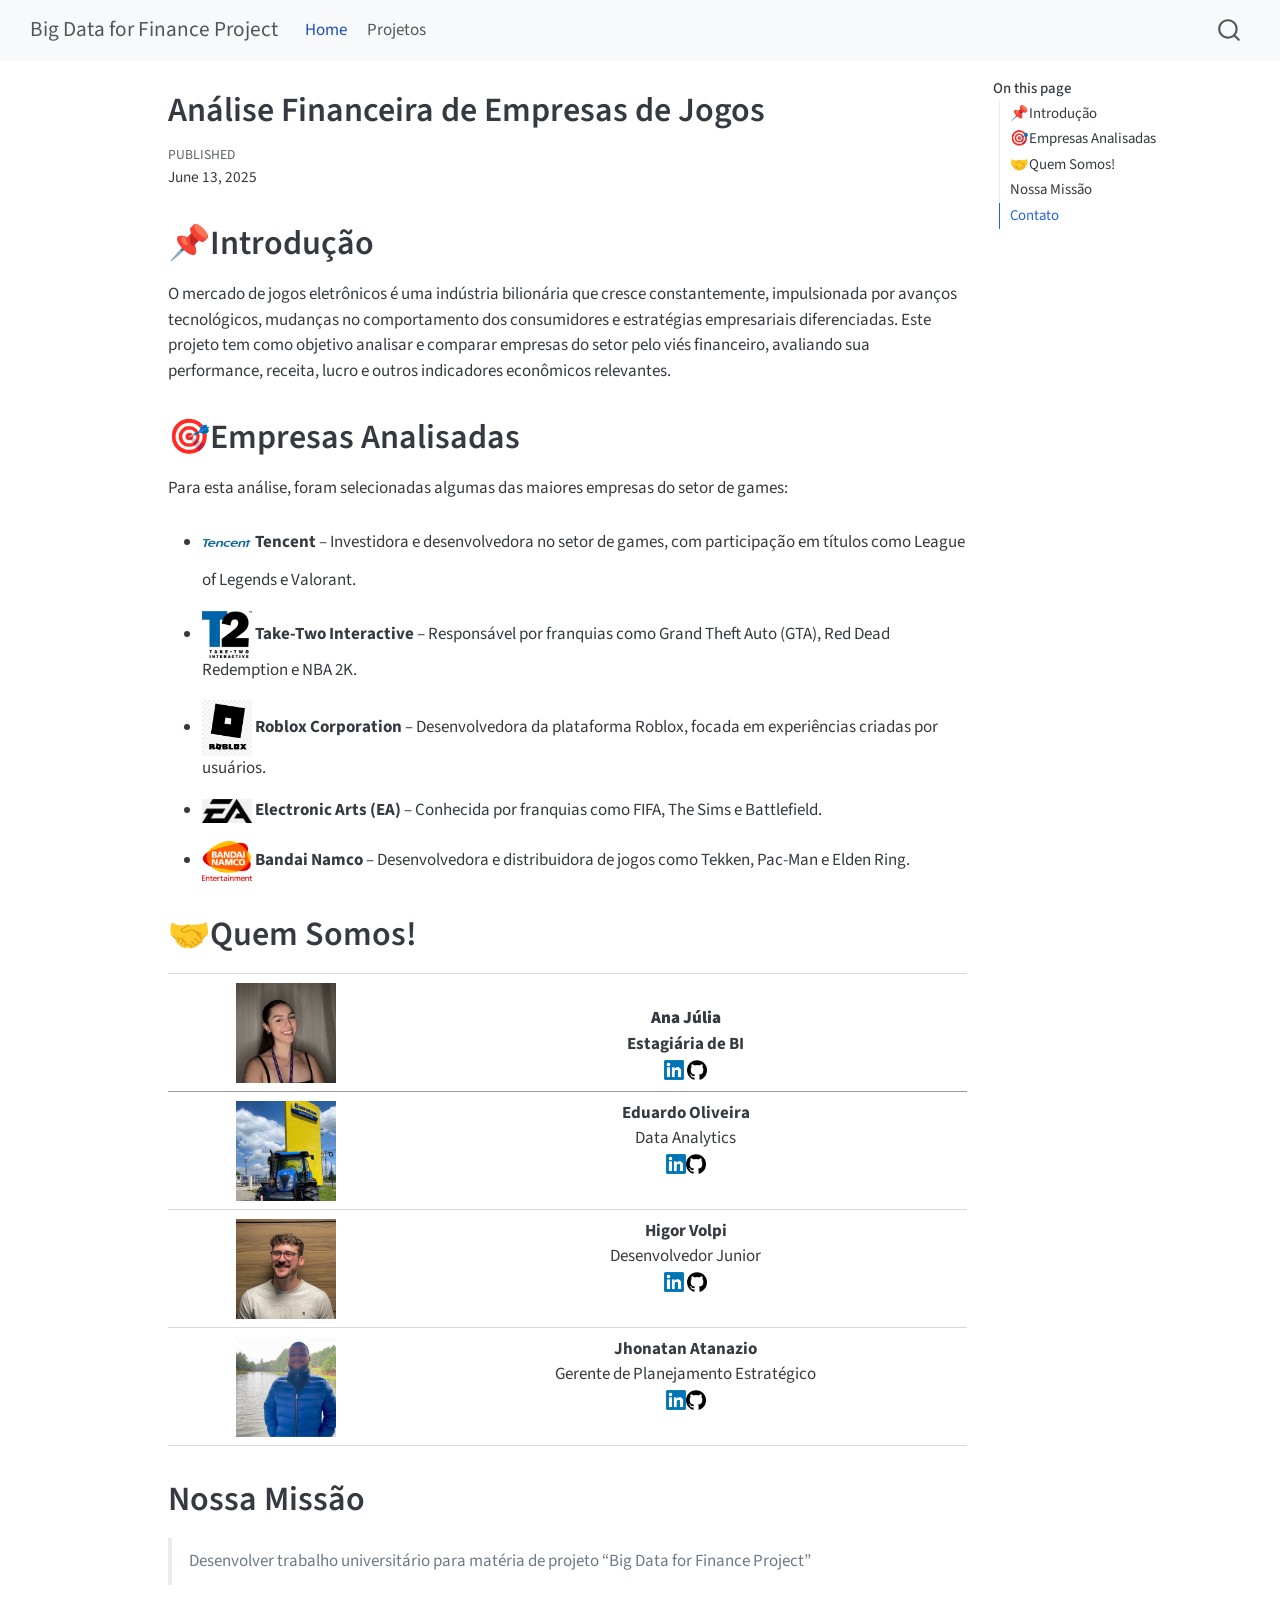
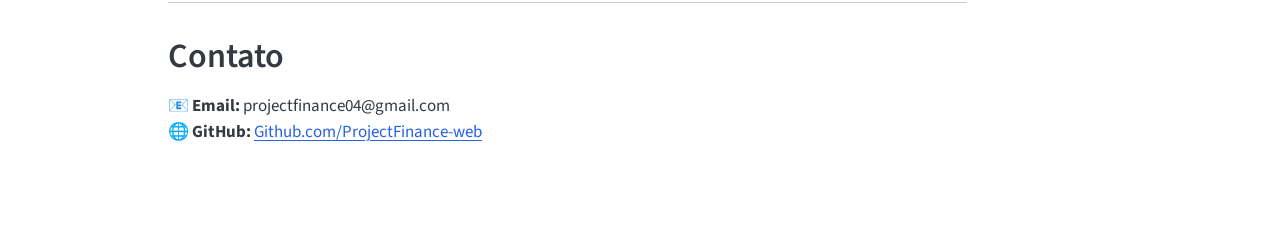
==== commit 98a079f3: "[UPDATE] Projeto 2 e Projeto Futuro" ====
--- a/index.html
+++ b/index.html
@@ -2,11 +2,11 @@
 <html xmlns="http://www.w3.org/1999/xhtml" lang="en" xml:lang="en"><head>
 
 <meta charset="utf-8">
-<meta name="generator" content="quarto-1.7.23">
+<meta name="generator" content="quarto-1.6.42">
 
 <meta name="viewport" content="width=device-width, initial-scale=1.0, user-scalable=yes">
 
-<meta name="dcterms.date" content="2025-04-11">
+<meta name="dcterms.date" content="2025-06-13">
 
 <title>Análise Financeira de Empresas de Jogos – Big Data for Finance Project</title>
 <style>
@@ -31,16 +31,15 @@
 <script src="site_libs/quarto-search/fuse.min.js"></script>
 <script src="site_libs/quarto-search/quarto-search.js"></script>
 <meta name="quarto:offset" content="./">
-<script src="site_libs/quarto-html/quarto.js" type="module"></script>
-<script src="site_libs/quarto-html/tabsets/tabsets.js" type="module"></script>
+<script src="site_libs/quarto-html/quarto.js"></script>
 <script src="site_libs/quarto-html/popper.min.js"></script>
 <script src="site_libs/quarto-html/tippy.umd.min.js"></script>
 <script src="site_libs/quarto-html/anchor.min.js"></script>
 <link href="site_libs/quarto-html/tippy.css" rel="stylesheet">
-<link href="site_libs/quarto-html/quarto-syntax-highlighting-226bd0f977fa82dfae4534cac220d79a.css" rel="stylesheet" id="quarto-text-highlighting-styles">
+<link href="site_libs/quarto-html/quarto-syntax-highlighting-2f5df379a58b258e96c21c0638c20c03.css" rel="stylesheet" id="quarto-text-highlighting-styles">
 <script src="site_libs/bootstrap/bootstrap.min.js"></script>
 <link href="site_libs/bootstrap/bootstrap-icons.css" rel="stylesheet">
-<link href="site_libs/bootstrap/bootstrap-bb5f9278568ae542f8467bdb635b70ac.min.css" rel="stylesheet" append-hash="true" id="quarto-bootstrap" data-mode="light">
+<link href="site_libs/bootstrap/bootstrap-ddd961a2510921635943dfbbd19534c4.min.css" rel="stylesheet" append-hash="true" id="quarto-bootstrap" data-mode="light">
 <script id="quarto-search-options" type="application/json">{
   "location": "navbar",
   "copy-button": false,
@@ -73,7 +72,7 @@
 <link rel="stylesheet" href="styles.css">
 </head>
 
-<body class="nav-fixed quarto-light">
+<body class="nav-fixed">
 
 <div id="quarto-search-results"></div>
   <header id="quarto-header" class="headroom fixed-top">
@@ -138,7 +137,7 @@
     <div>
     <div class="quarto-title-meta-heading">Published</div>
     <div class="quarto-title-meta-contents">
-      <p class="date">April 11, 2025</p>
+      <p class="date">June 13, 2025</p>
     </div>
   </div>
   
@@ -181,7 +180,7 @@
 </tr>
 <tr class="even">
 <td style="text-align: center;"><img src="images/higor.jpg" class="img-fluid" width="100"></td>
-<td style="text-align: center;"><strong>Higor Volpi</strong> <br>Desenvolvedor Junior<br><a href="https://www.linkedin.com/in/higor-palote-volpi/"><img src="images/logo.png" class="img-fluid" width="20" alt="LinkedIn"></a> <a href="https://github.com/ProjectFinance-web/project-web"><img src="images/github.png" class="img-fluid" width="20" alt="Portfolio"></a></td>
+<td style="text-align: center;"><strong>Higor Volpi</strong> <br>Desenvolvedor Junior<br><a href="https://www.linkedin.com/in/higor-palote-volpi/"><img src="images/logo.png" class="img-fluid" width="20" alt="LinkedIn"></a> <a href="https://higorvolpi.github.io/portfolio/"><img src="images/github.png" class="img-fluid" width="20" alt="Portfolio"></a></td>
 </tr>
 <tr class="odd">
 <td style="text-align: center;"><img src="images/jhonatan.jpg" class="img-fluid" width="100"></td>
@@ -207,242 +206,236 @@
 
 </main> <!-- /main -->
 <script id="quarto-html-after-body" type="application/javascript">
-  window.document.addEventListener("DOMContentLoaded", function (event) {
-    const icon = "";
-    const anchorJS = new window.AnchorJS();
-    anchorJS.options = {
-      placement: 'right',
-      icon: icon
+window.document.addEventListener("DOMContentLoaded", function (event) {
+  const toggleBodyColorMode = (bsSheetEl) => {
+    const mode = bsSheetEl.getAttribute("data-mode");
+    const bodyEl = window.document.querySelector("body");
+    if (mode === "dark") {
+      bodyEl.classList.add("quarto-dark");
+      bodyEl.classList.remove("quarto-light");
+    } else {
+      bodyEl.classList.add("quarto-light");
+      bodyEl.classList.remove("quarto-dark");
+    }
+  }
+  const toggleBodyColorPrimary = () => {
+    const bsSheetEl = window.document.querySelector("link#quarto-bootstrap");
+    if (bsSheetEl) {
+      toggleBodyColorMode(bsSheetEl);
+    }
+  }
+  toggleBodyColorPrimary();  
+  const icon = "";
+  const anchorJS = new window.AnchorJS();
+  anchorJS.options = {
+    placement: 'right',
+    icon: icon
+  };
+  anchorJS.add('.anchored');
+  const isCodeAnnotation = (el) => {
+    for (const clz of el.classList) {
+      if (clz.startsWith('code-annotation-')) {                     
+        return true;
+      }
+    }
+    return false;
+  }
+  const onCopySuccess = function(e) {
+    // button target
+    const button = e.trigger;
+    // don't keep focus
+    button.blur();
+    // flash "checked"
+    button.classList.add('code-copy-button-checked');
+    var currentTitle = button.getAttribute("title");
+    button.setAttribute("title", "Copied!");
+    let tooltip;
+    if (window.bootstrap) {
+      button.setAttribute("data-bs-toggle", "tooltip");
+      button.setAttribute("data-bs-placement", "left");
+      button.setAttribute("data-bs-title", "Copied!");
+      tooltip = new bootstrap.Tooltip(button, 
+        { trigger: "manual", 
+          customClass: "code-copy-button-tooltip",
+          offset: [0, -8]});
+      tooltip.show();    
+    }
+    setTimeout(function() {
+      if (tooltip) {
+        tooltip.hide();
+        button.removeAttribute("data-bs-title");
+        button.removeAttribute("data-bs-toggle");
+        button.removeAttribute("data-bs-placement");
+      }
+      button.setAttribute("title", currentTitle);
+      button.classList.remove('code-copy-button-checked');
+    }, 1000);
+    // clear code selection
+    e.clearSelection();
+  }
+  const getTextToCopy = function(trigger) {
+      const codeEl = trigger.previousElementSibling.cloneNode(true);
+      for (const childEl of codeEl.children) {
+        if (isCodeAnnotation(childEl)) {
+          childEl.remove();
+        }
+      }
+      return codeEl.innerText;
+  }
+  const clipboard = new window.ClipboardJS('.code-copy-button:not([data-in-quarto-modal])', {
+    text: getTextToCopy
+  });
+  clipboard.on('success', onCopySuccess);
+  if (window.document.getElementById('quarto-embedded-source-code-modal')) {
+    const clipboardModal = new window.ClipboardJS('.code-copy-button[data-in-quarto-modal]', {
+      text: getTextToCopy,
+      container: window.document.getElementById('quarto-embedded-source-code-modal')
+    });
+    clipboardModal.on('success', onCopySuccess);
+  }
+    var localhostRegex = new RegExp(/^(?:http|https):\/\/localhost\:?[0-9]*\//);
+    var mailtoRegex = new RegExp(/^mailto:/);
+      var filterRegex = new RegExp('/' + window.location.host + '/');
+    var isInternal = (href) => {
+        return filterRegex.test(href) || localhostRegex.test(href) || mailtoRegex.test(href);
+    }
+    // Inspect non-navigation links and adorn them if external
+ 	var links = window.document.querySelectorAll('a[href]:not(.nav-link):not(.navbar-brand):not(.toc-action):not(.sidebar-link):not(.sidebar-item-toggle):not(.pagination-link):not(.no-external):not([aria-hidden]):not(.dropdown-item):not(.quarto-navigation-tool):not(.about-link)');
+    for (var i=0; i<links.length; i++) {
+      const link = links[i];
+      if (!isInternal(link.href)) {
+        // undo the damage that might have been done by quarto-nav.js in the case of
+        // links that we want to consider external
+        if (link.dataset.originalHref !== undefined) {
+          link.href = link.dataset.originalHref;
+        }
+      }
+    }
+  function tippyHover(el, contentFn, onTriggerFn, onUntriggerFn) {
+    const config = {
+      allowHTML: true,
+      maxWidth: 500,
+      delay: 100,
+      arrow: false,
+      appendTo: function(el) {
+          return el.parentElement;
+      },
+      interactive: true,
+      interactiveBorder: 10,
+      theme: 'quarto',
+      placement: 'bottom-start',
     };
-    anchorJS.add('.anchored');
-    const isCodeAnnotation = (el) => {
-      for (const clz of el.classList) {
-        if (clz.startsWith('code-annotation-')) {                     
-          return true;
-        }
-      }
-      return false;
-    }
-    const onCopySuccess = function(e) {
-      // button target
-      const button = e.trigger;
-      // don't keep focus
-      button.blur();
-      // flash "checked"
-      button.classList.add('code-copy-button-checked');
-      var currentTitle = button.getAttribute("title");
-      button.setAttribute("title", "Copied!");
-      let tooltip;
-      if (window.bootstrap) {
-        button.setAttribute("data-bs-toggle", "tooltip");
-        button.setAttribute("data-bs-placement", "left");
-        button.setAttribute("data-bs-title", "Copied!");
-        tooltip = new bootstrap.Tooltip(button, 
-          { trigger: "manual", 
-            customClass: "code-copy-button-tooltip",
-            offset: [0, -8]});
-        tooltip.show();    
-      }
-      setTimeout(function() {
-        if (tooltip) {
-          tooltip.hide();
-          button.removeAttribute("data-bs-title");
-          button.removeAttribute("data-bs-toggle");
-          button.removeAttribute("data-bs-placement");
-        }
-        button.setAttribute("title", currentTitle);
-        button.classList.remove('code-copy-button-checked');
-      }, 1000);
-      // clear code selection
-      e.clearSelection();
-    }
-    const getTextToCopy = function(trigger) {
-        const codeEl = trigger.previousElementSibling.cloneNode(true);
-        for (const childEl of codeEl.children) {
-          if (isCodeAnnotation(childEl)) {
-            childEl.remove();
+    if (contentFn) {
+      config.content = contentFn;
+    }
+    if (onTriggerFn) {
+      config.onTrigger = onTriggerFn;
+    }
+    if (onUntriggerFn) {
+      config.onUntrigger = onUntriggerFn;
+    }
+    window.tippy(el, config); 
+  }
+  const noterefs = window.document.querySelectorAll('a[role="doc-noteref"]');
+  for (var i=0; i<noterefs.length; i++) {
+    const ref = noterefs[i];
+    tippyHover(ref, function() {
+      // use id or data attribute instead here
+      let href = ref.getAttribute('data-footnote-href') || ref.getAttribute('href');
+      try { href = new URL(href).hash; } catch {}
+      const id = href.replace(/^#\/?/, "");
+      const note = window.document.getElementById(id);
+      if (note) {
+        return note.innerHTML;
+      } else {
+        return "";
+      }
+    });
+  }
+  const xrefs = window.document.querySelectorAll('a.quarto-xref');
+  const processXRef = (id, note) => {
+    // Strip column container classes
+    const stripColumnClz = (el) => {
+      el.classList.remove("page-full", "page-columns");
+      if (el.children) {
+        for (const child of el.children) {
+          stripColumnClz(child);
+        }
+      }
+    }
+    stripColumnClz(note)
+    if (id === null || id.startsWith('sec-')) {
+      // Special case sections, only their first couple elements
+      const container = document.createElement("div");
+      if (note.children && note.children.length > 2) {
+        container.appendChild(note.children[0].cloneNode(true));
+        for (let i = 1; i < note.children.length; i++) {
+          const child = note.children[i];
+          if (child.tagName === "P" && child.innerText === "") {
+            continue;
+          } else {
+            container.appendChild(child.cloneNode(true));
+            break;
           }
         }
-        return codeEl.innerText;
-    }
-    const clipboard = new window.ClipboardJS('.code-copy-button:not([data-in-quarto-modal])', {
-      text: getTextToCopy
-    });
-    clipboard.on('success', onCopySuccess);
-    if (window.document.getElementById('quarto-embedded-source-code-modal')) {
-      const clipboardModal = new window.ClipboardJS('.code-copy-button[data-in-quarto-modal]', {
-        text: getTextToCopy,
-        container: window.document.getElementById('quarto-embedded-source-code-modal')
-      });
-      clipboardModal.on('success', onCopySuccess);
-    }
-      var localhostRegex = new RegExp(/^(?:http|https):\/\/localhost\:?[0-9]*\//);
-      var mailtoRegex = new RegExp(/^mailto:/);
-        var filterRegex = new RegExp('/' + window.location.host + '/');
-      var isInternal = (href) => {
-          return filterRegex.test(href) || localhostRegex.test(href) || mailtoRegex.test(href);
-      }
-      // Inspect non-navigation links and adorn them if external
-     var links = window.document.querySelectorAll('a[href]:not(.nav-link):not(.navbar-brand):not(.toc-action):not(.sidebar-link):not(.sidebar-item-toggle):not(.pagination-link):not(.no-external):not([aria-hidden]):not(.dropdown-item):not(.quarto-navigation-tool):not(.about-link)');
-      for (var i=0; i<links.length; i++) {
-        const link = links[i];
-        if (!isInternal(link.href)) {
-          // undo the damage that might have been done by quarto-nav.js in the case of
-          // links that we want to consider external
-          if (link.dataset.originalHref !== undefined) {
-            link.href = link.dataset.originalHref;
-          }
-        }
-      }
-    function tippyHover(el, contentFn, onTriggerFn, onUntriggerFn) {
-      const config = {
-        allowHTML: true,
-        maxWidth: 500,
-        delay: 100,
-        arrow: false,
-        appendTo: function(el) {
-            return el.parentElement;
-        },
-        interactive: true,
-        interactiveBorder: 10,
-        theme: 'quarto',
-        placement: 'bottom-start',
-      };
-      if (contentFn) {
-        config.content = contentFn;
-      }
-      if (onTriggerFn) {
-        config.onTrigger = onTriggerFn;
-      }
-      if (onUntriggerFn) {
-        config.onUntrigger = onUntriggerFn;
-      }
-      window.tippy(el, config); 
-    }
-    const noterefs = window.document.querySelectorAll('a[role="doc-noteref"]');
-    for (var i=0; i<noterefs.length; i++) {
-      const ref = noterefs[i];
-      tippyHover(ref, function() {
-        // use id or data attribute instead here
-        let href = ref.getAttribute('data-footnote-href') || ref.getAttribute('href');
-        try { href = new URL(href).hash; } catch {}
-        const id = href.replace(/^#\/?/, "");
-        const note = window.document.getElementById(id);
-        if (note) {
-          return note.innerHTML;
-        } else {
-          return "";
-        }
-      });
-    }
-    const xrefs = window.document.querySelectorAll('a.quarto-xref');
-    const processXRef = (id, note) => {
-      // Strip column container classes
-      const stripColumnClz = (el) => {
-        el.classList.remove("page-full", "page-columns");
-        if (el.children) {
-          for (const child of el.children) {
-            stripColumnClz(child);
-          }
-        }
-      }
-      stripColumnClz(note)
-      if (id === null || id.startsWith('sec-')) {
-        // Special case sections, only their first couple elements
-        const container = document.createElement("div");
-        if (note.children && note.children.length > 2) {
-          container.appendChild(note.children[0].cloneNode(true));
-          for (let i = 1; i < note.children.length; i++) {
-            const child = note.children[i];
-            if (child.tagName === "P" && child.innerText === "") {
-              continue;
-            } else {
-              container.appendChild(child.cloneNode(true));
-              break;
-            }
-          }
-          if (window.Quarto?.typesetMath) {
-            window.Quarto.typesetMath(container);
-          }
-          return container.innerHTML
-        } else {
-          if (window.Quarto?.typesetMath) {
-            window.Quarto.typesetMath(note);
-          }
-          return note.innerHTML;
-        }
+        if (window.Quarto?.typesetMath) {
+          window.Quarto.typesetMath(container);
+        }
+        return container.innerHTML
       } else {
-        // Remove any anchor links if they are present
-        const anchorLink = note.querySelector('a.anchorjs-link');
-        if (anchorLink) {
-          anchorLink.remove();
-        }
         if (window.Quarto?.typesetMath) {
           window.Quarto.typesetMath(note);
         }
-        if (note.classList.contains("callout")) {
-          return note.outerHTML;
-        } else {
-          return note.innerHTML;
-        }
-      }
-    }
-    for (var i=0; i<xrefs.length; i++) {
-      const xref = xrefs[i];
-      tippyHover(xref, undefined, function(instance) {
-        instance.disable();
-        let url = xref.getAttribute('href');
-        let hash = undefined; 
-        if (url.startsWith('#')) {
-          hash = url;
-        } else {
-          try { hash = new URL(url).hash; } catch {}
-        }
-        if (hash) {
-          const id = hash.replace(/^#\/?/, "");
-          const note = window.document.getElementById(id);
-          if (note !== null) {
-            try {
-              const html = processXRef(id, note.cloneNode(true));
-              instance.setContent(html);
-            } finally {
-              instance.enable();
-              instance.show();
-            }
-          } else {
-            // See if we can fetch this
-            fetch(url.split('#')[0])
-            .then(res => res.text())
-            .then(html => {
-              const parser = new DOMParser();
-              const htmlDoc = parser.parseFromString(html, "text/html");
-              const note = htmlDoc.getElementById(id);
-              if (note !== null) {
-                const html = processXRef(id, note);
-                instance.setContent(html);
-              } 
-            }).finally(() => {
-              instance.enable();
-              instance.show();
-            });
+        return note.innerHTML;
+      }
+    } else {
+      // Remove any anchor links if they are present
+      const anchorLink = note.querySelector('a.anchorjs-link');
+      if (anchorLink) {
+        anchorLink.remove();
+      }
+      if (window.Quarto?.typesetMath) {
+        window.Quarto.typesetMath(note);
+      }
+      if (note.classList.contains("callout")) {
+        return note.outerHTML;
+      } else {
+        return note.innerHTML;
+      }
+    }
+  }
+  for (var i=0; i<xrefs.length; i++) {
+    const xref = xrefs[i];
+    tippyHover(xref, undefined, function(instance) {
+      instance.disable();
+      let url = xref.getAttribute('href');
+      let hash = undefined; 
+      if (url.startsWith('#')) {
+        hash = url;
+      } else {
+        try { hash = new URL(url).hash; } catch {}
+      }
+      if (hash) {
+        const id = hash.replace(/^#\/?/, "");
+        const note = window.document.getElementById(id);
+        if (note !== null) {
+          try {
+            const html = processXRef(id, note.cloneNode(true));
+            instance.setContent(html);
+          } finally {
+            instance.enable();
+            instance.show();
           }
         } else {
-          // See if we can fetch a full url (with no hash to target)
-          // This is a special case and we should probably do some content thinning / targeting
-          fetch(url)
+          // See if we can fetch this
+          fetch(url.split('#')[0])
           .then(res => res.text())
           .then(html => {
             const parser = new DOMParser();
             const htmlDoc = parser.parseFromString(html, "text/html");
-            const note = htmlDoc.querySelector('main.content');
+            const note = htmlDoc.getElementById(id);
             if (note !== null) {
-              // This should only happen for chapter cross references
-              // (since there is no id in the URL)
-              // remove the first header
-              if (note.children.length > 0 && note.children[0].tagName === "HEADER") {
-                note.children[0].remove();
-              }
-              const html = processXRef(null, note);
+              const html = processXRef(id, note);
               instance.setContent(html);
             } 
           }).finally(() => {
@@ -450,161 +443,185 @@
             instance.show();
           });
         }
-      }, function(instance) {
+      } else {
+        // See if we can fetch a full url (with no hash to target)
+        // This is a special case and we should probably do some content thinning / targeting
+        fetch(url)
+        .then(res => res.text())
+        .then(html => {
+          const parser = new DOMParser();
+          const htmlDoc = parser.parseFromString(html, "text/html");
+          const note = htmlDoc.querySelector('main.content');
+          if (note !== null) {
+            // This should only happen for chapter cross references
+            // (since there is no id in the URL)
+            // remove the first header
+            if (note.children.length > 0 && note.children[0].tagName === "HEADER") {
+              note.children[0].remove();
+            }
+            const html = processXRef(null, note);
+            instance.setContent(html);
+          } 
+        }).finally(() => {
+          instance.enable();
+          instance.show();
+        });
+      }
+    }, function(instance) {
+    });
+  }
+      let selectedAnnoteEl;
+      const selectorForAnnotation = ( cell, annotation) => {
+        let cellAttr = 'data-code-cell="' + cell + '"';
+        let lineAttr = 'data-code-annotation="' +  annotation + '"';
+        const selector = 'span[' + cellAttr + '][' + lineAttr + ']';
+        return selector;
+      }
+      const selectCodeLines = (annoteEl) => {
+        const doc = window.document;
+        const targetCell = annoteEl.getAttribute("data-target-cell");
+        const targetAnnotation = annoteEl.getAttribute("data-target-annotation");
+        const annoteSpan = window.document.querySelector(selectorForAnnotation(targetCell, targetAnnotation));
+        const lines = annoteSpan.getAttribute("data-code-lines").split(",");
+        const lineIds = lines.map((line) => {
+          return targetCell + "-" + line;
+        })
+        let top = null;
+        let height = null;
+        let parent = null;
+        if (lineIds.length > 0) {
+            //compute the position of the single el (top and bottom and make a div)
+            const el = window.document.getElementById(lineIds[0]);
+            top = el.offsetTop;
+            height = el.offsetHeight;
+            parent = el.parentElement.parentElement;
+          if (lineIds.length > 1) {
+            const lastEl = window.document.getElementById(lineIds[lineIds.length - 1]);
+            const bottom = lastEl.offsetTop + lastEl.offsetHeight;
+            height = bottom - top;
+          }
+          if (top !== null && height !== null && parent !== null) {
+            // cook up a div (if necessary) and position it 
+            let div = window.document.getElementById("code-annotation-line-highlight");
+            if (div === null) {
+              div = window.document.createElement("div");
+              div.setAttribute("id", "code-annotation-line-highlight");
+              div.style.position = 'absolute';
+              parent.appendChild(div);
+            }
+            div.style.top = top - 2 + "px";
+            div.style.height = height + 4 + "px";
+            div.style.left = 0;
+            let gutterDiv = window.document.getElementById("code-annotation-line-highlight-gutter");
+            if (gutterDiv === null) {
+              gutterDiv = window.document.createElement("div");
+              gutterDiv.setAttribute("id", "code-annotation-line-highlight-gutter");
+              gutterDiv.style.position = 'absolute';
+              const codeCell = window.document.getElementById(targetCell);
+              const gutter = codeCell.querySelector('.code-annotation-gutter');
+              gutter.appendChild(gutterDiv);
+            }
+            gutterDiv.style.top = top - 2 + "px";
+            gutterDiv.style.height = height + 4 + "px";
+          }
+          selectedAnnoteEl = annoteEl;
+        }
+      };
+      const unselectCodeLines = () => {
+        const elementsIds = ["code-annotation-line-highlight", "code-annotation-line-highlight-gutter"];
+        elementsIds.forEach((elId) => {
+          const div = window.document.getElementById(elId);
+          if (div) {
+            div.remove();
+          }
+        });
+        selectedAnnoteEl = undefined;
+      };
+        // Handle positioning of the toggle
+    window.addEventListener(
+      "resize",
+      throttle(() => {
+        elRect = undefined;
+        if (selectedAnnoteEl) {
+          selectCodeLines(selectedAnnoteEl);
+        }
+      }, 10)
+    );
+    function throttle(fn, ms) {
+    let throttle = false;
+    let timer;
+      return (...args) => {
+        if(!throttle) { // first call gets through
+            fn.apply(this, args);
+            throttle = true;
+        } else { // all the others get throttled
+            if(timer) clearTimeout(timer); // cancel #2
+            timer = setTimeout(() => {
+              fn.apply(this, args);
+              timer = throttle = false;
+            }, ms);
+        }
+      };
+    }
+      // Attach click handler to the DT
+      const annoteDls = window.document.querySelectorAll('dt[data-target-cell]');
+      for (const annoteDlNode of annoteDls) {
+        annoteDlNode.addEventListener('click', (event) => {
+          const clickedEl = event.target;
+          if (clickedEl !== selectedAnnoteEl) {
+            unselectCodeLines();
+            const activeEl = window.document.querySelector('dt[data-target-cell].code-annotation-active');
+            if (activeEl) {
+              activeEl.classList.remove('code-annotation-active');
+            }
+            selectCodeLines(clickedEl);
+            clickedEl.classList.add('code-annotation-active');
+          } else {
+            // Unselect the line
+            unselectCodeLines();
+            clickedEl.classList.remove('code-annotation-active');
+          }
+        });
+      }
+  const findCites = (el) => {
+    const parentEl = el.parentElement;
+    if (parentEl) {
+      const cites = parentEl.dataset.cites;
+      if (cites) {
+        return {
+          el,
+          cites: cites.split(' ')
+        };
+      } else {
+        return findCites(el.parentElement)
+      }
+    } else {
+      return undefined;
+    }
+  };
+  var bibliorefs = window.document.querySelectorAll('a[role="doc-biblioref"]');
+  for (var i=0; i<bibliorefs.length; i++) {
+    const ref = bibliorefs[i];
+    const citeInfo = findCites(ref);
+    if (citeInfo) {
+      tippyHover(citeInfo.el, function() {
+        var popup = window.document.createElement('div');
+        citeInfo.cites.forEach(function(cite) {
+          var citeDiv = window.document.createElement('div');
+          citeDiv.classList.add('hanging-indent');
+          citeDiv.classList.add('csl-entry');
+          var biblioDiv = window.document.getElementById('ref-' + cite);
+          if (biblioDiv) {
+            citeDiv.innerHTML = biblioDiv.innerHTML;
+          }
+          popup.appendChild(citeDiv);
+        });
+        return popup.innerHTML;
       });
     }
-        let selectedAnnoteEl;
-        const selectorForAnnotation = ( cell, annotation) => {
-          let cellAttr = 'data-code-cell="' + cell + '"';
-          let lineAttr = 'data-code-annotation="' +  annotation + '"';
-          const selector = 'span[' + cellAttr + '][' + lineAttr + ']';
-          return selector;
-        }
-        const selectCodeLines = (annoteEl) => {
-          const doc = window.document;
-          const targetCell = annoteEl.getAttribute("data-target-cell");
-          const targetAnnotation = annoteEl.getAttribute("data-target-annotation");
-          const annoteSpan = window.document.querySelector(selectorForAnnotation(targetCell, targetAnnotation));
-          const lines = annoteSpan.getAttribute("data-code-lines").split(",");
-          const lineIds = lines.map((line) => {
-            return targetCell + "-" + line;
-          })
-          let top = null;
-          let height = null;
-          let parent = null;
-          if (lineIds.length > 0) {
-              //compute the position of the single el (top and bottom and make a div)
-              const el = window.document.getElementById(lineIds[0]);
-              top = el.offsetTop;
-              height = el.offsetHeight;
-              parent = el.parentElement.parentElement;
-            if (lineIds.length > 1) {
-              const lastEl = window.document.getElementById(lineIds[lineIds.length - 1]);
-              const bottom = lastEl.offsetTop + lastEl.offsetHeight;
-              height = bottom - top;
-            }
-            if (top !== null && height !== null && parent !== null) {
-              // cook up a div (if necessary) and position it 
-              let div = window.document.getElementById("code-annotation-line-highlight");
-              if (div === null) {
-                div = window.document.createElement("div");
-                div.setAttribute("id", "code-annotation-line-highlight");
-                div.style.position = 'absolute';
-                parent.appendChild(div);
-              }
-              div.style.top = top - 2 + "px";
-              div.style.height = height + 4 + "px";
-              div.style.left = 0;
-              let gutterDiv = window.document.getElementById("code-annotation-line-highlight-gutter");
-              if (gutterDiv === null) {
-                gutterDiv = window.document.createElement("div");
-                gutterDiv.setAttribute("id", "code-annotation-line-highlight-gutter");
-                gutterDiv.style.position = 'absolute';
-                const codeCell = window.document.getElementById(targetCell);
-                const gutter = codeCell.querySelector('.code-annotation-gutter');
-                gutter.appendChild(gutterDiv);
-              }
-              gutterDiv.style.top = top - 2 + "px";
-              gutterDiv.style.height = height + 4 + "px";
-            }
-            selectedAnnoteEl = annoteEl;
-          }
-        };
-        const unselectCodeLines = () => {
-          const elementsIds = ["code-annotation-line-highlight", "code-annotation-line-highlight-gutter"];
-          elementsIds.forEach((elId) => {
-            const div = window.document.getElementById(elId);
-            if (div) {
-              div.remove();
-            }
-          });
-          selectedAnnoteEl = undefined;
-        };
-          // Handle positioning of the toggle
-      window.addEventListener(
-        "resize",
-        throttle(() => {
-          elRect = undefined;
-          if (selectedAnnoteEl) {
-            selectCodeLines(selectedAnnoteEl);
-          }
-        }, 10)
-      );
-      function throttle(fn, ms) {
-      let throttle = false;
-      let timer;
-        return (...args) => {
-          if(!throttle) { // first call gets through
-              fn.apply(this, args);
-              throttle = true;
-          } else { // all the others get throttled
-              if(timer) clearTimeout(timer); // cancel #2
-              timer = setTimeout(() => {
-                fn.apply(this, args);
-                timer = throttle = false;
-              }, ms);
-          }
-        };
-      }
-        // Attach click handler to the DT
-        const annoteDls = window.document.querySelectorAll('dt[data-target-cell]');
-        for (const annoteDlNode of annoteDls) {
-          annoteDlNode.addEventListener('click', (event) => {
-            const clickedEl = event.target;
-            if (clickedEl !== selectedAnnoteEl) {
-              unselectCodeLines();
-              const activeEl = window.document.querySelector('dt[data-target-cell].code-annotation-active');
-              if (activeEl) {
-                activeEl.classList.remove('code-annotation-active');
-              }
-              selectCodeLines(clickedEl);
-              clickedEl.classList.add('code-annotation-active');
-            } else {
-              // Unselect the line
-              unselectCodeLines();
-              clickedEl.classList.remove('code-annotation-active');
-            }
-          });
-        }
-    const findCites = (el) => {
-      const parentEl = el.parentElement;
-      if (parentEl) {
-        const cites = parentEl.dataset.cites;
-        if (cites) {
-          return {
-            el,
-            cites: cites.split(' ')
-          };
-        } else {
-          return findCites(el.parentElement)
-        }
-      } else {
-        return undefined;
-      }
-    };
-    var bibliorefs = window.document.querySelectorAll('a[role="doc-biblioref"]');
-    for (var i=0; i<bibliorefs.length; i++) {
-      const ref = bibliorefs[i];
-      const citeInfo = findCites(ref);
-      if (citeInfo) {
-        tippyHover(citeInfo.el, function() {
-          var popup = window.document.createElement('div');
-          citeInfo.cites.forEach(function(cite) {
-            var citeDiv = window.document.createElement('div');
-            citeDiv.classList.add('hanging-indent');
-            citeDiv.classList.add('csl-entry');
-            var biblioDiv = window.document.getElementById('ref-' + cite);
-            if (biblioDiv) {
-              citeDiv.innerHTML = biblioDiv.innerHTML;
-            }
-            popup.appendChild(citeDiv);
-          });
-          return popup.innerHTML;
-        });
-      }
-    }
-  });
-  </script>
+  }
+});
+</script>
 </div> <!-- /content -->
 
 
--- a/site_libs/quarto-html/quarto-syntax-highlighting-2f5df379a58b258e96c21c0638c20c03.css
+++ b/site_libs/quarto-html/quarto-syntax-highlighting-2f5df379a58b258e96c21c0638c20c03.css
@@ -0,0 +1,205 @@
+/* quarto syntax highlight colors */
+:root {
+  --quarto-hl-ot-color: #003B4F;
+  --quarto-hl-at-color: #657422;
+  --quarto-hl-ss-color: #20794D;
+  --quarto-hl-an-color: #5E5E5E;
+  --quarto-hl-fu-color: #4758AB;
+  --quarto-hl-st-color: #20794D;
+  --quarto-hl-cf-color: #003B4F;
+  --quarto-hl-op-color: #5E5E5E;
+  --quarto-hl-er-color: #AD0000;
+  --quarto-hl-bn-color: #AD0000;
+  --quarto-hl-al-color: #AD0000;
+  --quarto-hl-va-color: #111111;
+  --quarto-hl-bu-color: inherit;
+  --quarto-hl-ex-color: inherit;
+  --quarto-hl-pp-color: #AD0000;
+  --quarto-hl-in-color: #5E5E5E;
+  --quarto-hl-vs-color: #20794D;
+  --quarto-hl-wa-color: #5E5E5E;
+  --quarto-hl-do-color: #5E5E5E;
+  --quarto-hl-im-color: #00769E;
+  --quarto-hl-ch-color: #20794D;
+  --quarto-hl-dt-color: #AD0000;
+  --quarto-hl-fl-color: #AD0000;
+  --quarto-hl-co-color: #5E5E5E;
+  --quarto-hl-cv-color: #5E5E5E;
+  --quarto-hl-cn-color: #8f5902;
+  --quarto-hl-sc-color: #5E5E5E;
+  --quarto-hl-dv-color: #AD0000;
+  --quarto-hl-kw-color: #003B4F;
+}
+
+/* other quarto variables */
+:root {
+  --quarto-font-monospace: SFMono-Regular, Menlo, Monaco, Consolas, "Liberation Mono", "Courier New", monospace;
+}
+
+pre > code.sourceCode > span {
+  color: #003B4F;
+}
+
+code span {
+  color: #003B4F;
+}
+
+code.sourceCode > span {
+  color: #003B4F;
+}
+
+div.sourceCode,
+div.sourceCode pre.sourceCode {
+  color: #003B4F;
+}
+
+code span.ot {
+  color: #003B4F;
+  font-style: inherit;
+}
+
+code span.at {
+  color: #657422;
+  font-style: inherit;
+}
+
+code span.ss {
+  color: #20794D;
+  font-style: inherit;
+}
+
+code span.an {
+  color: #5E5E5E;
+  font-style: inherit;
+}
+
+code span.fu {
+  color: #4758AB;
+  font-style: inherit;
+}
+
+code span.st {
+  color: #20794D;
+  font-style: inherit;
+}
+
+code span.cf {
+  color: #003B4F;
+  font-weight: bold;
+  font-style: inherit;
+}
+
+code span.op {
+  color: #5E5E5E;
+  font-style: inherit;
+}
+
+code span.er {
+  color: #AD0000;
+  font-style: inherit;
+}
+
+code span.bn {
+  color: #AD0000;
+  font-style: inherit;
+}
+
+code span.al {
+  color: #AD0000;
+  font-style: inherit;
+}
+
+code span.va {
+  color: #111111;
+  font-style: inherit;
+}
+
+code span.bu {
+  font-style: inherit;
+}
+
+code span.ex {
+  font-style: inherit;
+}
+
+code span.pp {
+  color: #AD0000;
+  font-style: inherit;
+}
+
+code span.in {
+  color: #5E5E5E;
+  font-style: inherit;
+}
+
+code span.vs {
+  color: #20794D;
+  font-style: inherit;
+}
+
+code span.wa {
+  color: #5E5E5E;
+  font-style: italic;
+}
+
+code span.do {
+  color: #5E5E5E;
+  font-style: italic;
+}
+
+code span.im {
+  color: #00769E;
+  font-style: inherit;
+}
+
+code span.ch {
+  color: #20794D;
+  font-style: inherit;
+}
+
+code span.dt {
+  color: #AD0000;
+  font-style: inherit;
+}
+
+code span.fl {
+  color: #AD0000;
+  font-style: inherit;
+}
+
+code span.co {
+  color: #5E5E5E;
+  font-style: inherit;
+}
+
+code span.cv {
+  color: #5E5E5E;
+  font-style: italic;
+}
+
+code span.cn {
+  color: #8f5902;
+  font-style: inherit;
+}
+
+code span.sc {
+  color: #5E5E5E;
+  font-style: inherit;
+}
+
+code span.dv {
+  color: #AD0000;
+  font-style: inherit;
+}
+
+code span.kw {
+  color: #003B4F;
+  font-weight: bold;
+  font-style: inherit;
+}
+
+.prevent-inlining {
+  content: "</";
+}
+
+/*# sourceMappingURL=35eb38a806ee71ea6d2563be2308c832.css.map */
